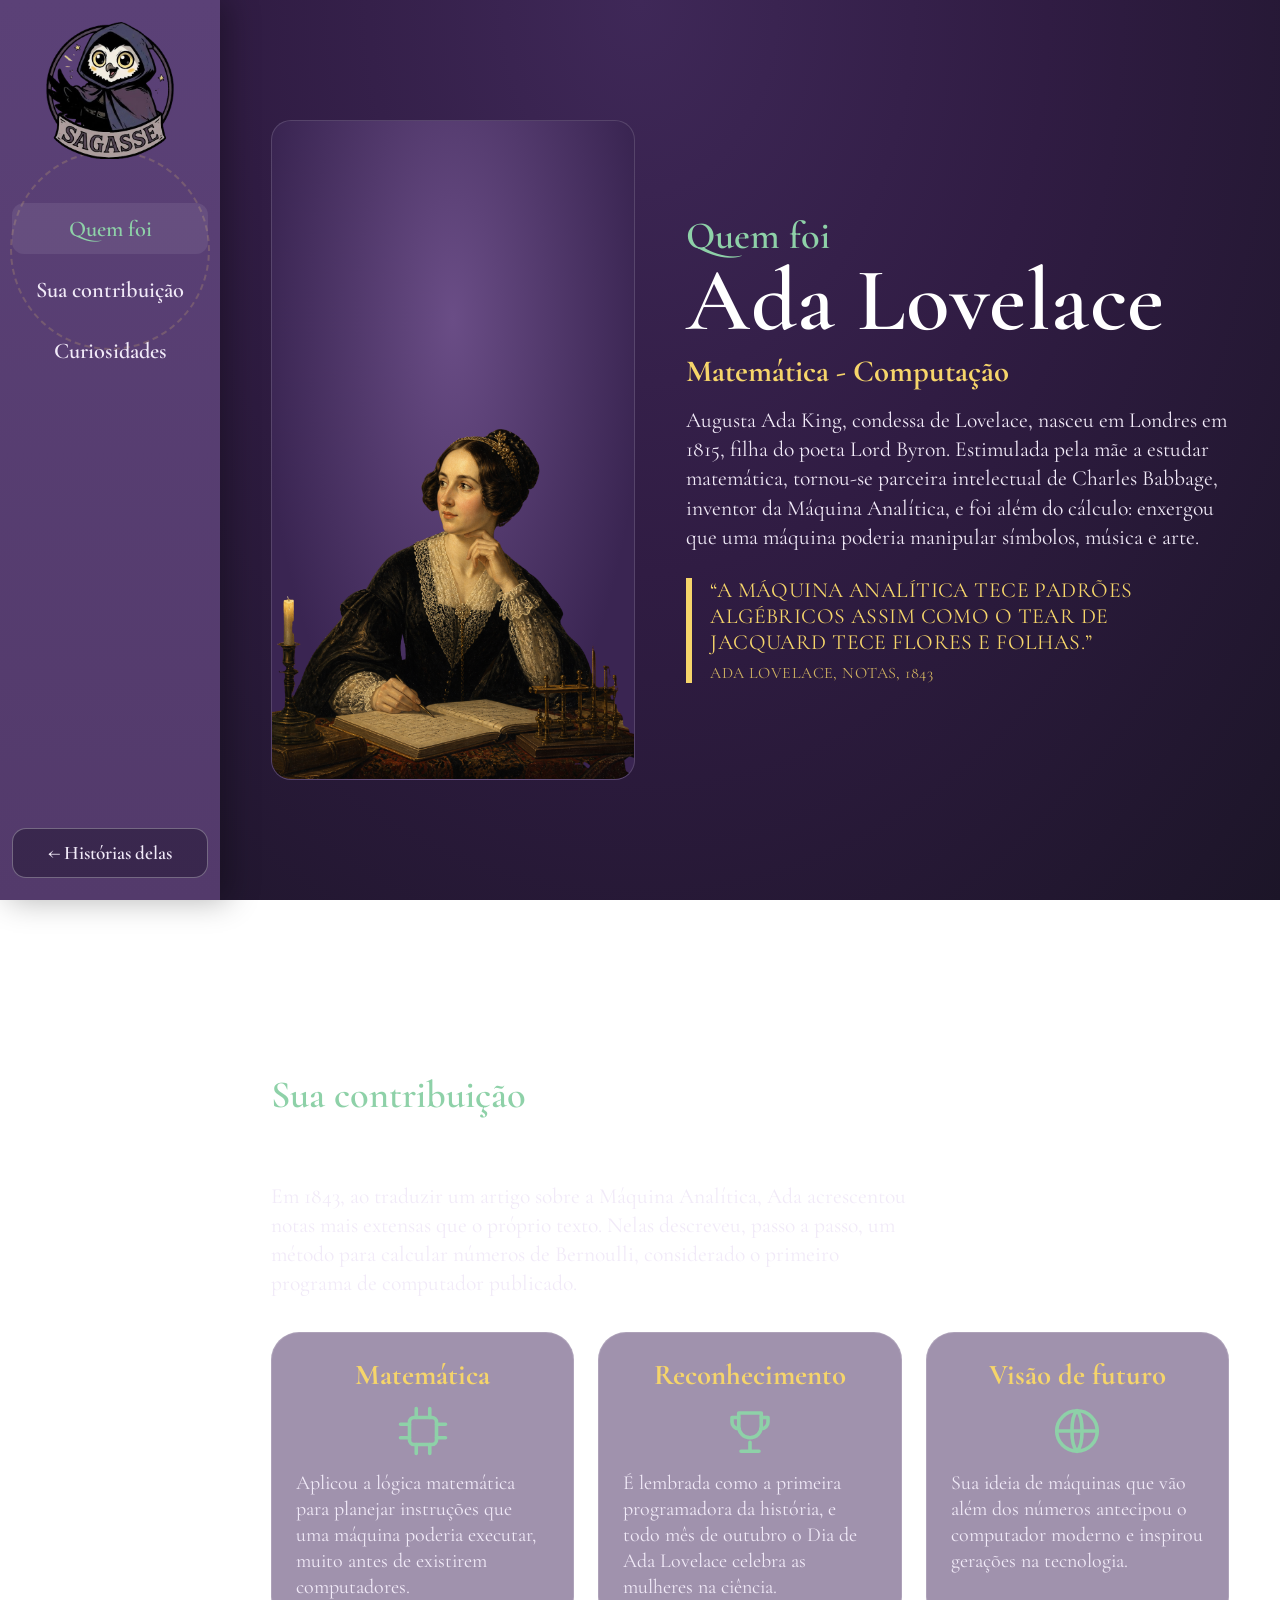
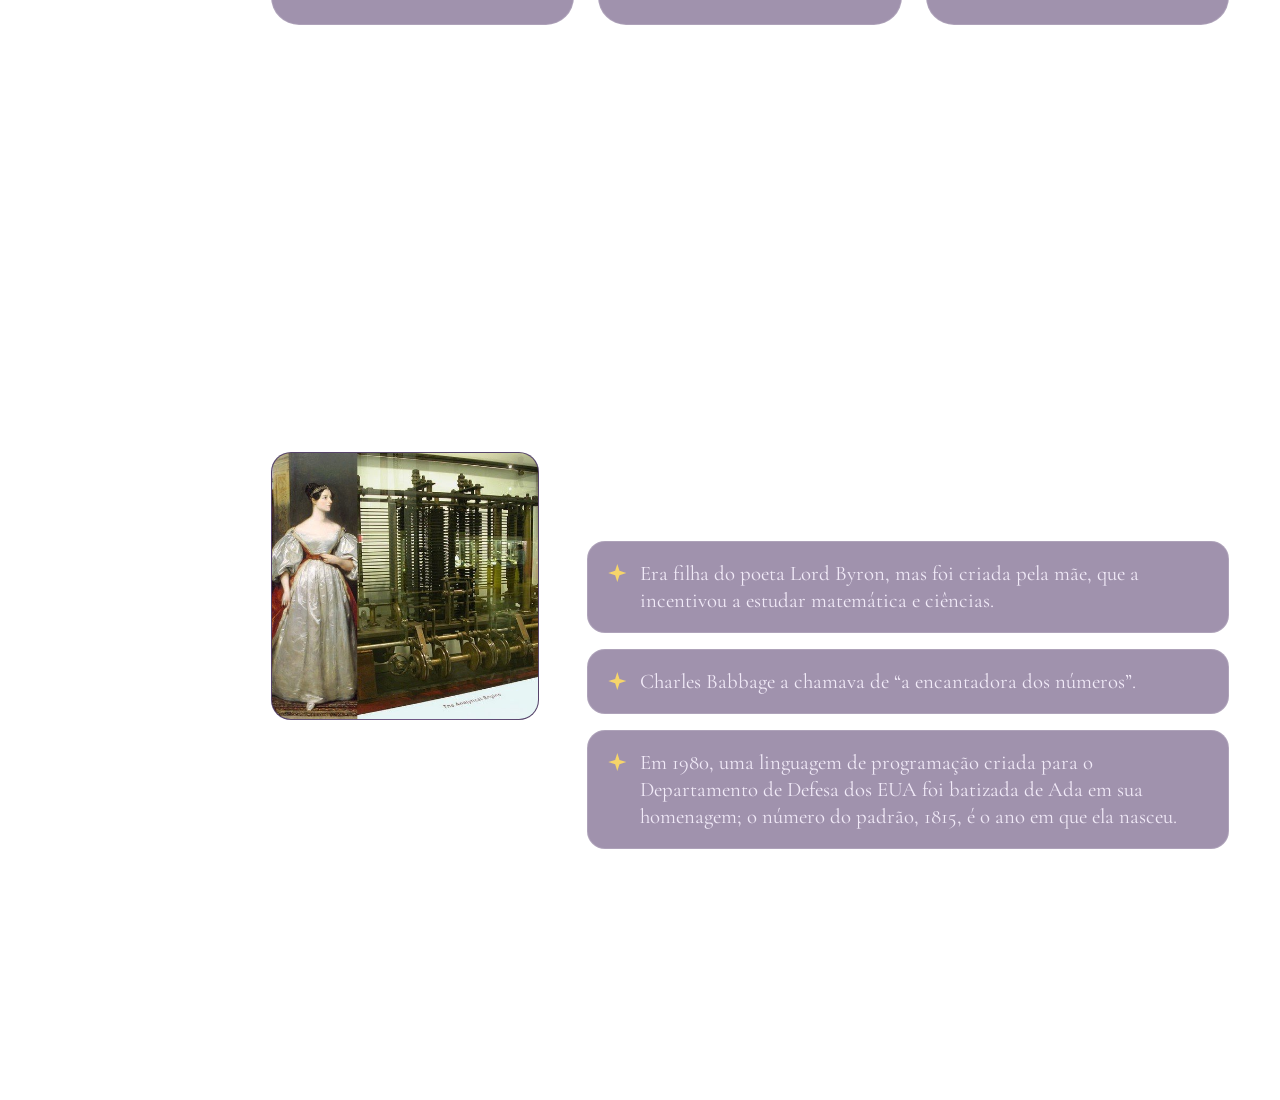
==== pagesDelas/Adapage.html @ 7c216d56 "adição do projeto no git" ====
<!DOCTYPE html>
<html lang="pt-BR">
<head>
  <meta charset="UTF-8">
  <meta name="viewport" content="width=device-width, initial-scale=1">
  <title>Ada Lovelace – Sagasse</title>
   <link rel="icon" type="image/png" href="/imgs/iconssagassemini.png">
  <link rel="preconnect" href="https://fonts.googleapis.com">
  <link rel="preconnect" href="https://fonts.gstatic.com" crossorigin>
  <link href="https://fonts.googleapis.com/css2?family=Cormorant+Garamond:wght@500;600;700&family=Rubik:wght@400;500;600&display=swap" rel="stylesheet">
  <link rel="stylesheet" href="/css/style.css">
</head>
<body class="pg-dedicada">

  <!-- BARRA LATERAL FIXA — estilos em style.css › [3] BARRA LATERAL FIXA -->
  <aside class="lateral">
    <a class="anim logo-lat" href="/index.html" aria-label="Voltar à página inicial"><img src="/imgs/iconssagasselogo.png" alt="Sagasse"></a>
    <nav aria-label="Seções desta página">
      <a class="anim" href="#quem-foi">Quem foi</a>
      <a class="anim" href="#contribuicao">Sua contribuição</a>
      <a class="anim" href="#curiosidades">Curiosidades</a>
    </nav>
    <a class="anim voltar" href="/pagesHome/historias.html">← Histórias delas</a>
  </aside>

  <main>
    <!-- SEÇÃO 1: QUEM FOI — style.css › [4] -->
    <section class="sec quem" id="quem-foi">
      <figure class="retrato"><img src="/imgs/Adahomepage.png" alt="Retrato de Ada Lovelace escrevendo à luz de vela"></figure>
      <div>
        <p class="rotulo">Quem foi</p>
        <h1 class="titulao">Ada Lovelace</h1>
        <p class="areas">Matemática - Computação</p>
        <p class="texto">Augusta Ada King, condessa de Lovelace, nasceu em Londres em 1815, filha do poeta Lord Byron. Estimulada pela mãe a estudar matemática, tornou-se parceira intelectual de Charles Babbage, inventor da Máquina Analítica, e foi além do cálculo: enxergou que uma máquina poderia manipular símbolos, música e arte.</p>
        <blockquote class="citacao">“A Máquina Analítica tece padrões algébricos assim como o tear de Jacquard tece flores e folhas.”<cite>Ada Lovelace, Notas, 1843</cite></blockquote>
      </div>
    </section>

    <!-- SEÇÃO 2: SUA CONTRIBUIÇÃO (para incluir uma imagem, como a máquina do mockup, adicione um <img> aqui) -->
    <section class="sec" id="contribuicao">
      <p class="rotulo">Sua contribuição</p>
      <h2 class="titulao tit-md">O Primeiro Algoritmo</h2>
      <p class="texto">Em 1843, ao traduzir um artigo sobre a Máquina Analítica, Ada acrescentou notas mais extensas que o próprio texto. Nelas descreveu, passo a passo, um método para calcular números de Bernoulli, considerado o primeiro programa de computador publicado.</p>
      <div class="cards3">
        <article class="cartao">
          <h3>Matemática</h3>
          <svg viewBox="0 0 24 24" aria-hidden="true"><rect x="6" y="6" width="12" height="12" rx="2"/><path d="M9 2v4M15 2v4M9 18v4M15 18v4M2 9h4M2 15h4M18 9h4M18 15h4"/></svg>
          <p>Aplicou a lógica matemática para planejar instruções que uma máquina poderia executar, muito antes de existirem computadores.</p>
        </article>
        <article class="cartao">
          <h3>Reconhecimento</h3>
          <svg viewBox="0 0 24 24" aria-hidden="true"><path d="M8 21h8M12 17v4M7 4h10v6a5 5 0 0 1-10 0z"/><path d="M7 6H4v2a3 3 0 0 0 3 3M17 6h3v2a3 3 0 0 1-3 3"/></svg>
          <p>É lembrada como a primeira programadora da história, e todo mês de outubro o Dia de Ada Lovelace celebra as mulheres na ciência.</p>
        </article>
        <article class="cartao">
          <h3>Visão de futuro</h3>
          <svg viewBox="0 0 24 24" aria-hidden="true"><circle cx="12" cy="12" r="9"/><path d="M3 12h18M12 3c3 3 3 15 0 18M12 3c-3 3-3 15 0 18"/></svg>
          <p>Sua ideia de máquinas que vão além dos números antecipou o computador moderno e inspirou gerações na tecnologia.</p>
        </article>
      </div>
    </section>

    <!-- SEÇÃO 3: CURIOSIDADES -->
    <section class="sec curio" id="curiosidades">
      <figure class="retrato"><img src="/imgs/Adacuriosidade.jpeg" alt="Retrato de Ada Lovelace escrevendo à luz de vela"></figure>
      <div>
        <h2 class="titulao tit-md">Curiosidades</h2>
        <ul>
        <li>Era filha do poeta Lord Byron, mas foi criada pela mãe, que a incentivou a estudar matemática e ciências.</li>
        <li>Charles Babbage a chamava de “a encantadora dos números”.</li>
        <li>Em 1980, uma linguagem de programação criada para o Departamento de Defesa dos EUA foi batizada de Ada em sua homenagem; o número do padrão, 1815, é o ano em que ela nasceu.</li>
        </ul>
      </div>
    </section>
  </main>

  <!-- BOTÃO VOLTAR AO TOPO (aparece ao rolar; lógica em script.js) -->
  <button class="anim topo-btn" type="button" aria-label="Voltar ao topo"><svg viewBox="0 0 24 24" aria-hidden="true"><path d="M12 19V5M5 12l7-7 7 7"/></svg></button>

  <script src="/js/script.js"></script>
</body>
</html>
---- css/style.css ----
:root{
  --bg:#301c43; --bg-deep:#1c1528; --mint:#8ed1a8; --ink:#2a1a3d;
  --menu:#533a6b; --gold:#f6d56a; --sb-w:min(300px,82vw); --btn:52px;
  --ease:cubic-bezier(.22,1,.36,1);
}
*,*::before,*::after{box-sizing:border-box;margin:0;padding:0}
html{scroll-behavior:smooth}
body{
  min-height:100svh; font-family:'Rubik',system-ui,sans-serif; color:#fff;
  background:radial-gradient(ellipse at 50% 0%,#3f2858 0%,var(--bg) 45%,var(--bg-deep) 100%) fixed;
  overflow-x:hidden;
}
body.menu-open{overflow:hidden}
a{color:inherit;text-decoration:none}
img{display:block;max-width:100%}
:focus-visible{outline:3px solid var(--gold);outline-offset:3px}

/* ---------- Animação dos botões: cresce no hover, "puxa e contrai" no clique ---------- */
.anim{--hover:1.1;--rest:1;transform:scale(var(--rest));transition:transform .3s var(--ease),filter .3s,background .3s;cursor:pointer}
.anim:hover,.anim:focus-visible{--rest:var(--hover)}
.anim.is-pulled{animation:puxar .5s cubic-bezier(.65,0,.35,1)}
@keyframes puxar{
  0%,100%{transform:scale(var(--rest))}
  30%{transform:scale(calc(var(--rest)*1.2),calc(var(--rest)*.84))}
  62%{transform:scale(calc(var(--rest)*.88),calc(var(--rest)*1.1))}
  82%{transform:scale(calc(var(--rest)*1.04),calc(var(--rest)*.97))}
}

/* ---------- Botões redondos ---------- */
.icon-btn{
  position:fixed;top:22px;z-index:60;width:var(--btn);height:var(--btn);border-radius:50%;
  background:var(--mint);border:3px solid var(--ink);color:var(--ink);
  display:grid;place-items:center;
}
.icon-btn:hover{background:#a6e0bb}
.icon-btn svg{width:26px;height:26px;fill:var(--ink);stroke:var(--ink);stroke-width:1.5;stroke-linecap:round;stroke-linejoin:round}
.bell{right:24px}
.bell:hover svg{animation:sino .6s ease}
@keyframes sino{25%{transform:rotate(16deg)}50%{transform:rotate(-14deg)}75%{transform:rotate(8deg)}}

.menu-toggle{left:24px;transition:left .55s var(--ease),transform .3s var(--ease),background .3s}
.menu-open .menu-toggle{left:calc(var(--sb-w) - var(--btn) - 22px)}
.bars{display:flex;flex-direction:column;gap:4px;width:22px}
.bars i{display:block;height:3px;border-radius:2px;background:var(--ink);transition:transform .4s var(--ease),opacity .25s}
.menu-open .bars i:nth-child(1){transform:translateY(7px) rotate(45deg)}
.menu-open .bars i:nth-child(2){opacity:0;transform:scaleX(0)}
.menu-open .bars i:nth-child(3){transform:translateY(-7px) rotate(-45deg)}

/* ---------- Barra lateral ---------- */
.overlay{position:fixed;inset:0;z-index:40;background:rgba(14,8,24,.6);backdrop-filter:blur(2px);opacity:0;pointer-events:none;transition:opacity .45s}
.menu-open .overlay{opacity:1;pointer-events:auto}
.sidebar{
  position:fixed;top:0;bottom:0;left:0;z-index:50;width:var(--sb-w);
  display:flex;flex-direction:column;padding:110px 14px 22px;
  background:linear-gradient(180deg,#5b4177,var(--menu));border-radius:0 26px 26px 0;
  box-shadow:12px 0 40px rgba(0,0,0,.4);
  transform:translateX(-104%);visibility:hidden;
  transition:transform .55s var(--ease),visibility 0s .55s;
}
.menu-open .sidebar{transform:none;visibility:visible;transition:transform .55s var(--ease),visibility 0s}
.sidebar ul{list-style:none;display:grid;gap:14px}
.sidebar li{opacity:0;transform:translateX(-22px);transition:opacity .3s,transform .5s var(--ease)}
.menu-open .sidebar li{opacity:1;transform:none;transition-delay:calc(.12s + var(--i)*.07s)}
.menu-link{--hover:1.06;display:flex;align-items:center;gap:14px;padding:4px;font-size:1.15rem;transform-origin:left center}
.ico{flex:none;width:48px;height:48px;border-radius:50%;background:var(--mint);border:3px solid var(--ink);display:grid;place-items:center}
.ico svg{width:24px;height:24px;fill:none;stroke:var(--ink);stroke-width:2;stroke-linecap:round;stroke-linejoin:round}
.config-link{
  --hover:1.04;margin-top:auto;display:flex;align-items:center;gap:12px;padding:14px 16px;
  border:1.5px solid rgba(255,255,255,.3);border-radius:16px;background:rgba(28,18,44,.45);font-size:1.1rem;
}
.config-link svg{width:24px;height:24px;fill:none;stroke:#fff;stroke-width:1.8;stroke-linecap:round;stroke-linejoin:round}

.config-link:hover svg,
.config-link:focus-visible svg{ animation: girar .8s var(--ease); }
@keyframes girar{ to{ transform: rotate(360deg); } }

/* ---------- Topo ---------- */
.topo{display:flex;justify-content:center;padding:18px 0 6px}
.logo{--hover:1.06;display:block;height:clamp(110px,16vw,150px)}
.logo img{height:100%;width:auto}

/* ---------- Hero ---------- */
.hero{position:relative;text-align:center;padding:26px clamp(14px,10vw,150px) 0}
h1{
  max-width:1020px;margin:0 auto;padding:clamp(14px,2.4vw,28px) clamp(16px,3vw,40px);
  background:var(--mint);color:var(--ink);border:3px solid #1d1230;border-radius:24px;
  font-family:'Barlow Condensed','Rubik',sans-serif;font-weight:700;text-transform:uppercase;
  font-size:clamp(2rem,6.4vw,4.6rem);line-height:1.04;letter-spacing:.005em;
  text-wrap:balance;box-shadow:0 10px 30px rgba(0,0,0,.25);
}
.sub{margin-top:18px;font-size:clamp(1rem,2vw,1.3rem);color:#f1eaf8}
.circuito{position:absolute;top:50%;width:clamp(70px,9.5vw,130px);height:auto;aspect-ratio:130/140;margin-top:-52px;color:var(--mint)}
.circuito.esq{left:0}
.circuito.dir{right:0;transform:scaleX(-1)}
.spark{
  position:absolute;width:var(--s);height:var(--s);background:var(--gold);
  clip-path:polygon(50% 0,62% 38%,100% 50%,62% 62%,50% 100%,38% 62%,0 50%,38% 38%);
}

/* ---------- Animação inicial: circuitos se desenham e os brilhos pulsam ---------- */
#circuito path{animation:tracar 1.6s .3s var(--ease) backwards}
@keyframes tracar{from{stroke-dasharray:300;stroke-dashoffset:300}to{stroke-dasharray:300;stroke-dashoffset:0}}
.spark{animation:brilho 2.8s ease-in-out infinite;animation-delay:var(--d,0s)}
@keyframes brilho{0%,100%{transform:scale(.55) rotate(0);opacity:.55}50%{transform:scale(1.1) rotate(45deg);opacity:1}}
@media (prefers-reduced-motion:reduce){#circuito path,.spark{animation:none}}

/* ---------- Pioneiras ---------- */
.pioneiras{
  max-width:1120px;margin:clamp(24px,5vw,56px) auto 0;padding:0 clamp(12px,3vw,32px) 48px;
  display:grid;grid-template-columns:repeat(3,1fr);gap:clamp(8px,2.5vw,32px);
}
.card{--hover:1.07;position:relative;display:flex;flex-direction:column;align-items:center;gap:14px;border-radius:24px;padding:8px}
.card::before{
  content:"";position:absolute;inset:0;border-radius:24px;z-index:-1;opacity:0;transition:opacity .35s;
  background:radial-gradient(ellipse at 50% 55%,rgba(142,209,168,.28),transparent 70%);
}
.card:hover::before,.card:focus-visible::before{opacity:1}
.foto{height:clamp(150px,30vw,380px);width:100%;display:flex;align-items:flex-end;justify-content:center}
.foto img{max-height:100%;width:auto;object-fit:contain}
.nome{font-size:clamp(.95rem,2.6vw,1.9rem);font-weight:600;text-align:center}

.card{transition: transform .3s var(--ease); }
.card:hover, .card:focus-visible{ transform: scale(1.07); }

@media (max-width:700px){
  .circuito,.spark{display:none}
  .topo{padding-top:14px}
  .icon-btn{top:16px;--btn:46px}
}
@media (prefers-reduced-motion:reduce){
  *,*::before,*::after{animation-duration:.01ms!important;transition-duration:.01ms!important;transition-delay:0s!important}
}


/* =====================================================================
   PÁGINAS INTERNAS — HISTÓRIAS DELAS + PÁGINAS DEDICADAS
   ÍNDICE (use Ctrl+F no código abaixo):
     [1] VARIÁVEIS DAS PÁGINAS INTERNAS  ← cores/fonte/largura da barra
     [2] PÁGINA "HISTÓRIAS DELAS"  (busca, filtros, cards)
     [3] BARRA LATERAL FIXA  (páginas dedicadas)
     [4] SEÇÕES: Quem foi · Sua contribuição · Curiosidades
     [5] BOTÃO VOLTAR AO TOPO
     [6] RESPONSIVO
   As cores vêm das mesmas variáveis da home (--bg, --mint, --gold, --menu...).
   ===================================================================== */

/* ---------- [1] VARIÁVEIS DAS PÁGINAS INTERNAS ---------- */
:root{
  --serif:'Cormorant Garamond',Georgia,serif;  /* fonte dos textos internos */
  --side-w:220px;                              /* largura da barra fixa */
  --panel:rgba(83,58,107,.55);                 /* fundo dos cartões (derivado de --menu) */
  --panel-line:rgba(255,255,255,.14);          /* borda dos cartões */
  --texto:#f1eaf8;                             /* cor do texto corrido */
}
[hidden]{display:none!important}

/* ---------- [2] PÁGINA "HISTÓRIAS DELAS" ---------- */
.pg-historias{font-family:var(--serif)}
.pg-historias .sidebar{font-family:'Rubik',system-ui,sans-serif}   /* menu lateral mantém a fonte da home */
.hist{max-width:1100px;margin:0 auto;padding:10px 20px 64px;text-align:center}
.pg-historias h1,.pg-dedicada h1{   /* anula o estilo de banner do h1 da home */
  background:none;border:0;box-shadow:none;border-radius:0;padding:0;max-width:none;margin:0;
  text-transform:none;text-wrap:initial;color:#fff;font-family:var(--serif);font-weight:600;
}
.pg-historias h1{font-size:clamp(2.3rem,6vw,3.8rem);line-height:1.05}
.hist-sub{margin-top:8px;font-size:1.3rem;color:var(--texto)}   /* EDITE o texto no historias.html */

/* Barra de busca */
.busca{position:relative;max-width:560px;margin:24px auto 18px}
.busca svg{position:absolute;left:18px;top:50%;translate:0 -50%;width:22px;height:22px;fill:none;stroke:var(--ink);stroke-width:2.2;stroke-linecap:round}
.busca input{width:100%;padding:14px 20px 14px 52px;border-radius:999px;border:3px solid var(--mint);background:#fff;color:var(--ink);font:500 1.2rem var(--serif)}

/* Botões de filtro */
.filtros{display:flex;flex-wrap:wrap;justify-content:center;gap:12px}
.chip{--hover:1.08;padding:10px 28px;border-radius:999px;border:0;background:var(--panel);color:#fff;font:600 1.2rem var(--serif)}
.chip.ativo{background:var(--mint);color:var(--ink)}

/* Cards das personagens */
.hist-grid{display:grid;grid-template-columns:repeat(auto-fit,minmax(260px,1fr));gap:26px;margin-top:32px;text-align:left}
.hist-card{display:block;padding:18px;border-radius:20px;background:var(--panel);border:1px solid var(--panel-line);transition:transform .3s var(--ease),box-shadow .3s}
.hist-card:hover,.hist-card:focus-visible{transform:translateY(-6px) scale(1.03);box-shadow:0 18px 36px rgba(0,0,0,.35)}
.hist-foto{height:240px;border-radius:14px;overflow:hidden;display:flex;align-items:flex-end;justify-content:center;background:radial-gradient(ellipse at 50% 30%,#6a4d86,#3a2552 75%)}
.hist-foto img{max-height:100%;width:auto}
.hist-card h2{margin-top:14px;font-size:1.9rem;font-weight:600}
.hist-card p{color:var(--gold);font-weight:600;font-size:1.15rem}
.vazio{margin-top:30px;font-size:1.3rem;color:var(--texto)}

/* ---------- [3] BARRA LATERAL FIXA (páginas dedicadas) ---------- */
.pg-dedicada{font-family:var(--serif);font-size:1.25rem;color:var(--texto);padding-left:var(--side-w)}
.lateral{
  position:fixed;inset:0 auto 0 0;width:var(--side-w);z-index:50;overflow:hidden;
  display:flex;flex-direction:column;align-items:center;padding:22px 12px;
  background:linear-gradient(180deg,#5b4177,var(--menu));box-shadow:8px 0 30px rgba(0,0,0,.3);
}
.lateral::before{   /* anel decorativo dourado */
  content:"";position:absolute;left:50%;top:150px;width:200px;height:200px;translate:-50% 0;
  border:2px dashed rgba(246,213,106,.18);border-radius:50%;pointer-events:none;
}
.logo-lat{--hover:1.06;display:block;width:128px;position:relative}   /* logo no topo → leva à home */
.lateral nav{position:relative;display:grid;gap:10px;width:100%;margin-top:44px}
.lateral nav a{--hover:1.06;padding:12px 10px;text-align:center;font-size:1.4rem;font-weight:600;color:var(--texto);border-radius:12px}
.lateral nav a.ativo{color:var(--mint);background:rgba(255,255,255,.08)}   /* seção visível no momento */
.lateral .voltar{   /* botão do rodapé → Histórias delas */
  --hover:1.05;position:relative;margin-top:auto;width:100%;padding:12px;text-align:center;
  font-size:1.2rem;font-weight:600;border:1.5px solid rgba(255,255,255,.3);border-radius:14px;background:rgba(28,18,44,.45);
}

/* ---------- [4] SEÇÕES DAS PÁGINAS DEDICADAS ---------- */
.sec{min-height:100svh;padding:48px clamp(20px,4vw,64px);display:grid;align-content:center;gap:0}
.sec+.sec{border-top:1px solid var(--panel-line)}
.rotulo{font-size:clamp(1.7rem,3vw,2.4rem);font-weight:600;color:var(--mint);line-height:1}   /* "Quem foi", "Sua contribuição" */
.titulao{font-size:clamp(3rem,7vw,5.6rem);line-height:1;font-weight:600}                        /* nome / título grande */
.pg-dedicada .tit-md{font-size:clamp(2.4rem,5vw,4rem);color:#fff;font-weight:600;line-height:1.05}
.areas{margin:8px 0 16px;color:var(--gold);font-weight:700;font-size:clamp(1.3rem,2.4vw,2rem)}
.texto{max-width:64ch;line-height:1.35;font-size:1.35rem}
.retrato{
  height:min(80svh,660px);border-radius:20px;overflow:hidden;border:1px solid var(--panel-line);
  background:radial-gradient(ellipse at 50% 30%,#6a4d86,#3a2552 75%);
}
.retrato img{width:100%;height:100%;object-fit:contain;object-position:bottom}

/* Quem foi */
.quem{grid-template-columns:minmax(240px,38%) 1fr;gap:clamp(20px,4vw,56px);align-items:center}
.citacao{margin-top:26px;padding-left:18px;max-width:52ch;border-left:6px solid var(--gold);color:var(--gold);text-transform:uppercase;letter-spacing:.02em;font-size:1.35rem;line-height:1.2}
.citacao cite{display:block;margin-top:8px;font-size:1rem;font-style:normal;opacity:.8}

/* Sua contribuição */
.cards3{display:grid;grid-template-columns:repeat(auto-fit,minmax(250px,1fr));gap:24px;margin-top:34px}
.cartao{padding:24px;border-radius:28px;background:var(--panel);border:1px solid var(--panel-line);text-align:center;transition:transform .3s var(--ease)}
.cartao:hover{transform:translateY(-6px)}
.cartao h3{color:var(--gold);font-size:1.8rem;font-weight:700}
.cartao svg{width:54px;height:54px;margin:12px auto;display:block;fill:none;stroke:var(--mint);stroke-width:1.6;stroke-linecap:round;stroke-linejoin:round}
.cartao p{text-align:left;font-size:1.25rem;line-height:1.3}

/* Curiosidades */
.curio{grid-template-columns:minmax(200px,28%) 1fr;gap:clamp(20px,4vw,48px);align-items:start}
/* CURIOSIDADES: a caixa acompanha o tamanho da foto, sem espaço sobrando */
.curio .retrato{height:auto;align-self:start}
.curio .retrato img{display:block;width:100%;height:auto;max-height:min(60svh,460px);object-fit:cover;object-position:center top}
.curio ul{list-style:none;display:grid;gap:16px;margin-top:22px}
.curio li{padding:18px 22px 18px 52px;position:relative;border-radius:18px;background:var(--panel);border:1px solid var(--panel-line);font-size:1.3rem;line-height:1.3}
.curio li::before{content:"";position:absolute;left:20px;top:22px;width:18px;height:18px;background:var(--gold);clip-path:polygon(50% 0,62% 38%,100% 50%,62% 62%,50% 100%,38% 62%,0 50%,38% 38%)}

/* ---------- [5] BOTÃO VOLTAR AO TOPO ---------- */
.topo-btn{
  position:fixed;right:24px;bottom:24px;z-index:70;width:54px;height:54px;border-radius:50%;
  background:var(--mint);border:3px solid var(--ink);display:grid;place-items:center;
  opacity:0;visibility:hidden;translate:0 16px;
  transition:opacity .3s,translate .4s var(--ease),transform .3s var(--ease),visibility 0s .3s;
}
.topo-btn.visivel{opacity:1;visibility:visible;translate:0 0;transition-delay:0s}   /* aparece após rolar (ver script.js) */
.topo-btn svg{width:26px;height:26px;fill:none;stroke:var(--ink);stroke-width:3;stroke-linecap:round;stroke-linejoin:round}

/* ---------- [6] RESPONSIVO ---------- */
@media (max-width:860px){
  html{scroll-padding-top:64px}
  .pg-dedicada{padding-left:0;padding-top:64px}
  .lateral{inset:0 0 auto 0;width:100%;height:64px;flex-direction:row;align-items:center;padding:6px 12px;gap:6px;overflow-x:auto}
  .lateral::before{display:none}
  .logo-lat{width:48px;flex:none}
  .lateral nav{display:flex;margin:0 0 0 8px;gap:2px;width:auto}
  .lateral nav a{padding:8px 10px;font-size:1.05rem;white-space:nowrap}
  .lateral .voltar{margin:0 0 0 auto;width:auto;white-space:nowrap;padding:8px 12px;font-size:1rem}
  .sec{min-height:auto;padding-top:36px;padding-bottom:36px}
  .quem,.curio{grid-template-columns:1fr}
  .retrato{height:min(55svh,420px)}
  .curio .retrato img{max-height:min(55svh,420px)}
}


/* =====================================================================
   PÁGINA "CURSOS" (cursos.html)
   ÍNDICE (use Ctrl+F):
     [C1] TOPO: menu, logo, busca e botão de perfil
     [C2] FILTRO (coluna da direita)
     [C3] CARDS DOS CURSOS (foto, nome, link, horas, nível, diploma)
     [C4] RESPONSIVO
   Usa as mesmas variáveis de cor da home (--mint, --gold, --menu, --panel...).
   ===================================================================== */
.sr-only{position:absolute;width:1px;height:1px;overflow:hidden;clip:rect(0 0 0 0);white-space:nowrap}

/* ---------- [C1] TOPO ---------- */
.cursos-topo{display:flex;align-items:center;gap:18px;padding:22px 100px 0;max-width:1400px;margin:0 auto}
.pilula-logo{flex:1;height:var(--btn);display:flex;align-items:center;justify-content:center;border-radius:999px;background:var(--panel);border:1px solid var(--panel-line)}
.logo-mini{--hover:1.1;display:block;height:calc(var(--btn) + 12px);aspect-ratio:1;border-radius:50%;background:#fff}   /* logo → home */
.logo-mini img{width:100%;height:100%;object-fit:cover;border-radius:50%}
.busca-topo{position:relative;flex:1}
.busca-topo svg{position:absolute;left:16px;top:50%;translate:0 -50%;width:22px;height:22px;fill:none;stroke:var(--ink);stroke-width:2.2;stroke-linecap:round}
.busca-topo input{width:100%;height:var(--btn);padding:0 20px 0 48px;border-radius:999px;border:3px solid var(--mint);background:#fff;color:var(--ink);font:500 1.05rem 'Rubik',sans-serif}

/* Botão de perfil (canto superior direito) + caixinha que aparece ao passar o mouse */
.perfil{position:fixed;top:22px;right:24px;z-index:60}
.perfil .icon-btn{position:static}
.perfil-card{
  position:absolute;top:calc(100% + 12px);right:0;width:240px;padding:16px 18px;border-radius:16px;
  background:var(--menu);border:1px solid var(--panel-line);box-shadow:0 14px 34px rgba(0,0,0,.4);
  opacity:0;visibility:hidden;translate:0 -8px;pointer-events:none;
  transition:opacity .25s,translate .35s var(--ease),visibility 0s .25s;
}
.perfil:hover .perfil-card,.perfil:focus-within .perfil-card{opacity:1;visibility:visible;translate:0 0;transition-delay:0s}
.perfil-card strong{display:block;font-size:1.15rem;margin-bottom:8px}
.perfil-card p{display:flex;justify-content:space-between;gap:10px;padding:5px 0;font-size:.95rem;color:var(--texto);border-top:1px solid var(--panel-line)}
.perfil-card span{color:var(--gold);font-weight:600}

/* ---------- [C2] FILTRO (à direita, para não colidir com o menu lateral) ---------- */
.cursos-main{display:grid;grid-template-columns:1fr 280px;gap:28px;max-width:1300px;margin:30px auto 64px;padding:0 24px;align-items:start}
.filtro{position:sticky;top:24px;padding:22px;border-radius:22px;background:var(--panel);border:1px solid var(--panel-line)}
.filtro fieldset{border:0;margin-bottom:20px}
.filtro legend,.filtro .rotulo-f{display:block;margin-bottom:10px;font-size:1.15rem;font-weight:600;color:var(--mint)}
.filtro label{display:flex;align-items:center;gap:10px;padding:6px 0;cursor:pointer}
.filtro input[type=checkbox],.filtro input[type=range]{accent-color:var(--mint)}
.filtro input[type=checkbox]{width:18px;height:18px}
.filtro input[type=range]{width:100%}
.tempo-val{display:block;margin-top:4px;font-size:.95rem;color:var(--gold)}
.limpar{--hover:1.05;width:100%;padding:10px;border-radius:12px;border:1.5px solid rgba(255,255,255,.3);background:rgba(28,18,44,.45);color:#fff;font:500 1rem 'Rubik',sans-serif}

/* ---------- [C3] CARDS DOS CURSOS ---------- */
.cursos-grid{display:grid;grid-template-columns:repeat(auto-fill,minmax(250px,1fr));gap:24px}
.curso{
  position:relative;display:flex;flex-direction:column;gap:12px;padding:16px;min-height:360px;border-radius:22px;
  background:var(--panel);border:1px solid var(--panel-line);transition:transform .3s var(--ease),box-shadow .3s;
}
.curso:hover{transform:translateY(-6px);box-shadow:0 18px 36px rgba(0,0,0,.35)}
.curso-foto{aspect-ratio:16/10;border-radius:14px;display:grid;place-items:center;color:var(--texto);font-size:.95rem;overflow:hidden;
  background:var(--foto-bg,radial-gradient(ellipse at 50% 30%,#6a4d86,#3a2552 75%))}   /* --foto-bg: cor lisa do fundo da imagem (opcional, definida no HTML) */
.curso-foto{position:relative}
.curso-foto img{position:absolute;inset:0;width:100%;height:100%;object-fit:contain;object-position:center}   /* imagem inteira, centralizada, sem cortar */
.curso h2{font-size:1.3rem;font-weight:600}
.curso .area{color:var(--gold);font-weight:500;font-size:.95rem}
.curso-link{--hover:1.06;align-self:flex-start;padding:9px 18px;border-radius:999px;background:var(--mint);color:var(--ink);font-weight:600;border:3px solid var(--ink)}
.curso-rodape{margin-top:auto;display:flex;justify-content:space-between;align-items:center;gap:8px;font-size:.95rem}
.horas{color:var(--texto)}
.nivel{padding:5px 14px;border-radius:999px;border:1.5px solid var(--gold);color:var(--gold);font-weight:600}   /* canto inferior direito */

/* Símbolo de diploma (canto superior direito) + mensagem ao passar o mouse */
.diploma{position:absolute;top:26px;right:26px;z-index:5;width:40px;height:40px;border-radius:50%;display:grid;place-items:center;background:var(--gold);border:3px solid var(--ink);cursor:help}
.diploma svg{width:22px;height:22px;fill:none;stroke:var(--ink);stroke-width:2;stroke-linecap:round;stroke-linejoin:round}
.diploma .dica{
  position:absolute;top:calc(100% + 8px);right:0;white-space:nowrap;padding:8px 14px;border-radius:10px;
  background:var(--ink);color:#fff;font-size:.9rem;font-weight:500;border:1px solid var(--panel-line);
  opacity:0;visibility:hidden;translate:0 -6px;pointer-events:none;transition:opacity .2s,translate .3s var(--ease),visibility 0s .2s;
}
.diploma:hover .dica,.diploma:focus-visible .dica{opacity:1;visibility:visible;translate:0 0;transition-delay:0s}
.vazio-cursos{margin-top:30px;font-size:1.15rem;color:var(--texto)}

/* ---------- [C4] RESPONSIVO ---------- */
@media (max-width:900px){
  .cursos-main{grid-template-columns:1fr}
  .filtro{position:static;order:-1}   /* filtro vai para cima do grid no celular */
}
@media (max-width:700px){
  .cursos-topo{padding:16px 70px 0 70px;gap:10px}
  .pilula-logo{flex:0 0 74px}
}


/* =====================================================================
   PÁGINA "CHAT" (chat.html) — ÁREA DE EDIÇÃO DEDICADA
   Três telas na mesma página: LISTA → CHAT PRIVADO ou CHAT EM GRUPO.
   ÍNDICE (use Ctrl+F):
     [CH1] COMPONENTES COMUNS (ícones, avatar, mensagens, campo de digitar)
     [CH2] LISTA DE CONVERSAS (grupos separados de privados)
     [CH3] CHAT PRIVADO
     [CH4] CHAT EM GRUPO (vídeo, participantes, resumo + sala de chat à direita)
     [CH5] RESPONSIVO
   Usa as mesmas variáveis de cor da home (--mint, --gold, --menu, --panel...).
   ===================================================================== */

/* ---------- [CH1] COMPONENTES COMUNS ---------- */
.sprite{position:absolute;width:0;height:0}
.ic{width:22px;height:22px;flex:none;fill:none;stroke:currentColor;stroke-width:2;stroke-linecap:round;stroke-linejoin:round}
.ic.rot{transform:rotate(135deg)}   /* ícone de desligar */
.vista{animation:entrar .4s var(--ease)}
@keyframes entrar{from{opacity:0;translate:0 14px}}

.avatar{flex:none;width:50px;height:50px;border-radius:50%;display:grid;place-items:center;background:var(--mint);color:var(--ink);border:3px solid var(--ink)}
.avatar.sm{width:34px;height:34px;border-width:2px}.avatar.sm .ic{width:18px;height:18px}
.avatar.lg{width:68px;height:68px}.avatar.lg .ic{width:32px;height:32px}

.btn-circ{--hover:1.1;flex:none;width:44px;height:44px;border-radius:50%;display:grid;place-items:center;border:1px solid var(--panel-line);background:rgba(28,18,44,.45);color:#fff;cursor:pointer}
.btn-circ.off{opacity:.45}                      /* botão "desligado" (mic, câmera...) */
.btn-circ.gold{background:var(--gold);color:var(--ink);border:3px solid var(--ink)}   /* desligar chamada */

/* Mensagens (usadas no chat privado e na sala de chat do grupo) */
.msgs{flex:1;min-height:0;overflow-y:auto;display:flex;flex-direction:column;gap:12px;padding:14px}
.linha{display:flex;align-items:flex-end;gap:10px}
.linha.minha{flex-direction:row-reverse}
.bolha{max-width:min(75%,420px);padding:10px 14px 6px;border-radius:18px 18px 18px 6px;background:rgba(83,58,107,.9);line-height:1.35;overflow-wrap:anywhere}   /* mensagem recebida */
.linha.minha .bolha{background:var(--mint);color:var(--ink);border-radius:18px 18px 6px 18px}                                                /* mensagem enviada */
.bolha b{display:block;font-size:.85rem;color:var(--gold)}
.bolha time{display:block;text-align:right;margin-top:3px;font-size:.72rem;color:var(--gold)}
.linha.minha .bolha time{color:var(--ink);opacity:.7}
.dia{align-self:center;font-size:.8rem;color:var(--texto);opacity:.75}
.digitando{align-self:flex-start;display:flex;gap:5px;padding:12px 16px;border-radius:18px;background:rgba(83,58,107,.9)}
.digitando i{width:7px;height:7px;border-radius:50%;background:#fff;animation:pulo 1s infinite}
.digitando i:nth-child(2){animation-delay:.15s}.digitando i:nth-child(3){animation-delay:.3s}
@keyframes pulo{50%{translate:0 -4px;opacity:.5}}

/* Campo de digitar + botão Enviar */
.compor{display:flex;align-items:center;gap:10px;padding:14px}
.campo{flex:1;position:relative}
.campo input{width:100%;height:48px;padding:0 20px;border-radius:999px;border:3px solid var(--mint);background:#fff;color:var(--ink);font:500 1rem 'Rubik',sans-serif}
.campo.com-mic input{padding-right:52px}
.campo .mic{position:absolute;right:6px;top:50%;translate:0 -50%;width:36px;height:36px;border:0;background:none;color:var(--ink);display:grid;place-items:center}
.enviar{--hover:1.06;height:48px;padding:0 26px;border-radius:999px;border:3px solid var(--ink);background:var(--mint);color:var(--ink);font:600 1.05rem 'Rubik',sans-serif}

/* ---------- [CH2] LISTA DE CONVERSAS ---------- */
.lista-wrap{max-width:760px;margin:0 auto;padding:22px 20px 56px}
.lista-topo{margin-bottom:26px}
.bloco{margin-bottom:22px;padding:18px;border-radius:26px;background:rgba(255,255,255,.04);border:1px solid var(--panel-line)}
.bloco h2{margin:0 0 14px 6px;font-size:1.4rem;font-weight:600;color:var(--mint)}   /* "Grupos" / "Chats privados" */
.conv{display:flex;align-items:center;gap:14px;width:100%;padding:14px 18px;border-radius:20px;background:var(--panel);border:1px solid var(--panel-line);color:inherit;font:inherit;text-align:left;cursor:pointer;transition:transform .3s var(--ease),box-shadow .3s}
.conv+.conv{margin-top:12px}
.conv:hover,.conv:focus-visible{transform:translateY(-3px) scale(1.01);box-shadow:0 14px 30px rgba(0,0,0,.3)}
.conv-txt{flex:1;min-width:0}
.conv-txt strong{display:block;font-size:1.1rem;font-weight:600}
.previa{display:block;white-space:nowrap;overflow:hidden;text-overflow:ellipsis;font-size:.95rem;color:var(--texto);opacity:.85}
.conv-meta{display:grid;justify-items:end;gap:6px;min-height:42px;font-size:.8rem;color:var(--gold)}
.badge{min-width:22px;height:22px;padding:0 6px;border-radius:999px;display:grid;place-items:center;background:var(--gold);color:var(--ink);font-size:.8rem;font-weight:600}

/* ---------- [CH3] CHAT PRIVADO ---------- */
.priv{max-width:820px;margin:0 auto;height:100svh;padding:22px 20px 20px}
.priv-painel{height:100%;display:flex;flex-direction:column;border-radius:26px;background:var(--panel);border:1px solid var(--panel-line);overflow:hidden}
.priv-topo{display:flex;align-items:center;gap:12px;padding:14px 16px;background:rgba(28,18,44,.35);border-bottom:1px solid var(--panel-line)}
.priv-topo .info{flex:1;min-width:0}
.priv-topo strong{display:block;font-size:1.15rem}
.priv-topo small{color:var(--texto);opacity:.8}

/* ---------- [CH4] CHAT EM GRUPO ---------- */
.grupo{display:grid;grid-template-columns:minmax(0,1fr) 340px;gap:24px;max-width:1400px;margin:0 auto;padding:22px 24px 40px;align-items:start}
.grupo-topo{min-height:52px;padding-left:76px}   /* espaço do botão do menu */
.ola{font-size:2rem;line-height:1.1;color:var(--texto)}
.ola b{color:#fff;font-weight:600}
.grupo-sub{color:var(--gold);font-size:1.1rem}

.video{position:relative;margin-top:22px;height:clamp(280px,46svh,430px);display:grid;place-items:center;border-radius:24px;background:var(--panel);border:1px solid var(--panel-line);transition:height .5s var(--ease)}
.video.grande{height:min(72svh,640px)}
.video .cam{width:96px;height:96px;stroke-width:1.2;opacity:.25}
.live{position:absolute;top:16px;left:16px;display:flex;align-items:center;gap:10px;padding:8px 16px;border:0;border-radius:999px;background:rgba(28,18,44,.55);color:#fff;font:500 1rem 'Rubik',sans-serif;cursor:pointer}
.live i{width:18px;height:18px;border-radius:50%;background:#8a7a9c;transition:background .3s,box-shadow .3s}
.live.ativo i{background:var(--mint);box-shadow:0 0 0 4px rgba(142,209,168,.3)}
.recolher{position:absolute;top:16px;right:16px}
.volume{position:absolute;right:16px;top:50%;translate:0 -50%;display:grid;justify-items:center;gap:10px;padding:12px 6px;border-radius:999px;background:rgba(28,18,44,.5)}
.volume input{writing-mode:vertical-lr;direction:rtl;width:24px;height:110px;accent-color:var(--mint)}
.ctrls{position:absolute;bottom:18px;left:50%;translate:-50% 0;display:flex;gap:10px;padding:10px 14px;border-radius:999px;background:rgba(28,18,44,.55)}

.tiles{display:grid;grid-template-columns:repeat(auto-fit,minmax(140px,1fr));gap:16px;margin-top:20px}
.tile{display:grid;justify-items:center;gap:10px;padding:18px 10px;border-radius:20px;background:var(--panel);border:1px solid var(--panel-line)}
.tile p{display:flex;align-items:center;gap:8px;font-size:.9rem}
.tile .mudo{width:26px;height:26px;padding:5px;border-radius:50%;background:rgba(28,18,44,.6)}

.resumo-tit{margin:28px 0 12px;font-size:1.4rem;font-weight:600;color:var(--mint)}   /* "Resumo das reuniões" */
.reuniao{display:flex;flex-wrap:wrap;align-items:center;gap:12px 24px;margin-bottom:12px;padding:12px 16px;border-radius:18px;background:var(--panel);border:1px solid var(--panel-line)}
.reuniao .info{flex:1 1 200px}
.reuniao strong{display:block;font-weight:500}
.reuniao small{display:flex;align-items:center;gap:6px;color:var(--texto)}
.reuniao small .ic{width:16px;height:16px}
.progresso{display:flex;align-items:center;gap:12px;font-size:.9rem}
.barra{width:140px;height:12px;border-radius:999px;background:rgba(28,18,44,.6);overflow:hidden}
.barra i{display:block;height:100%;border-radius:999px;background:var(--mint)}

/* Coluna da direita: SÓ busca + sala de chat (sem upgrade nem sino) */
.grupo-lateral{position:sticky;top:22px;height:calc(100svh - 44px);display:flex;flex-direction:column;gap:12px;padding-top:16px;border-radius:24px;overflow:hidden;background:var(--panel);border:1px solid var(--panel-line)}
.grupo-lateral .busca-topo{flex:none;margin:0 16px}
.grupo-lateral h2{margin:6px 16px 0;font-size:1.2rem;font-weight:600;color:var(--mint)}   /* "Sala de chat" */

/* ---------- [CH5] RESPONSIVO ---------- */
@media (max-width:1100px){
  .grupo{grid-template-columns:1fr}
  .grupo-lateral{position:static;height:520px}
}
@media (max-width:1000px){
  .priv{padding-top:88px}
  .lista-topo{padding-left:76px}
}
@media (max-width:600px){
  .bolha{max-width:85%}
  .progresso{flex:1 1 100%}
  .ctrls{gap:6px;padding:8px 10px}
  .volume{display:none}
}
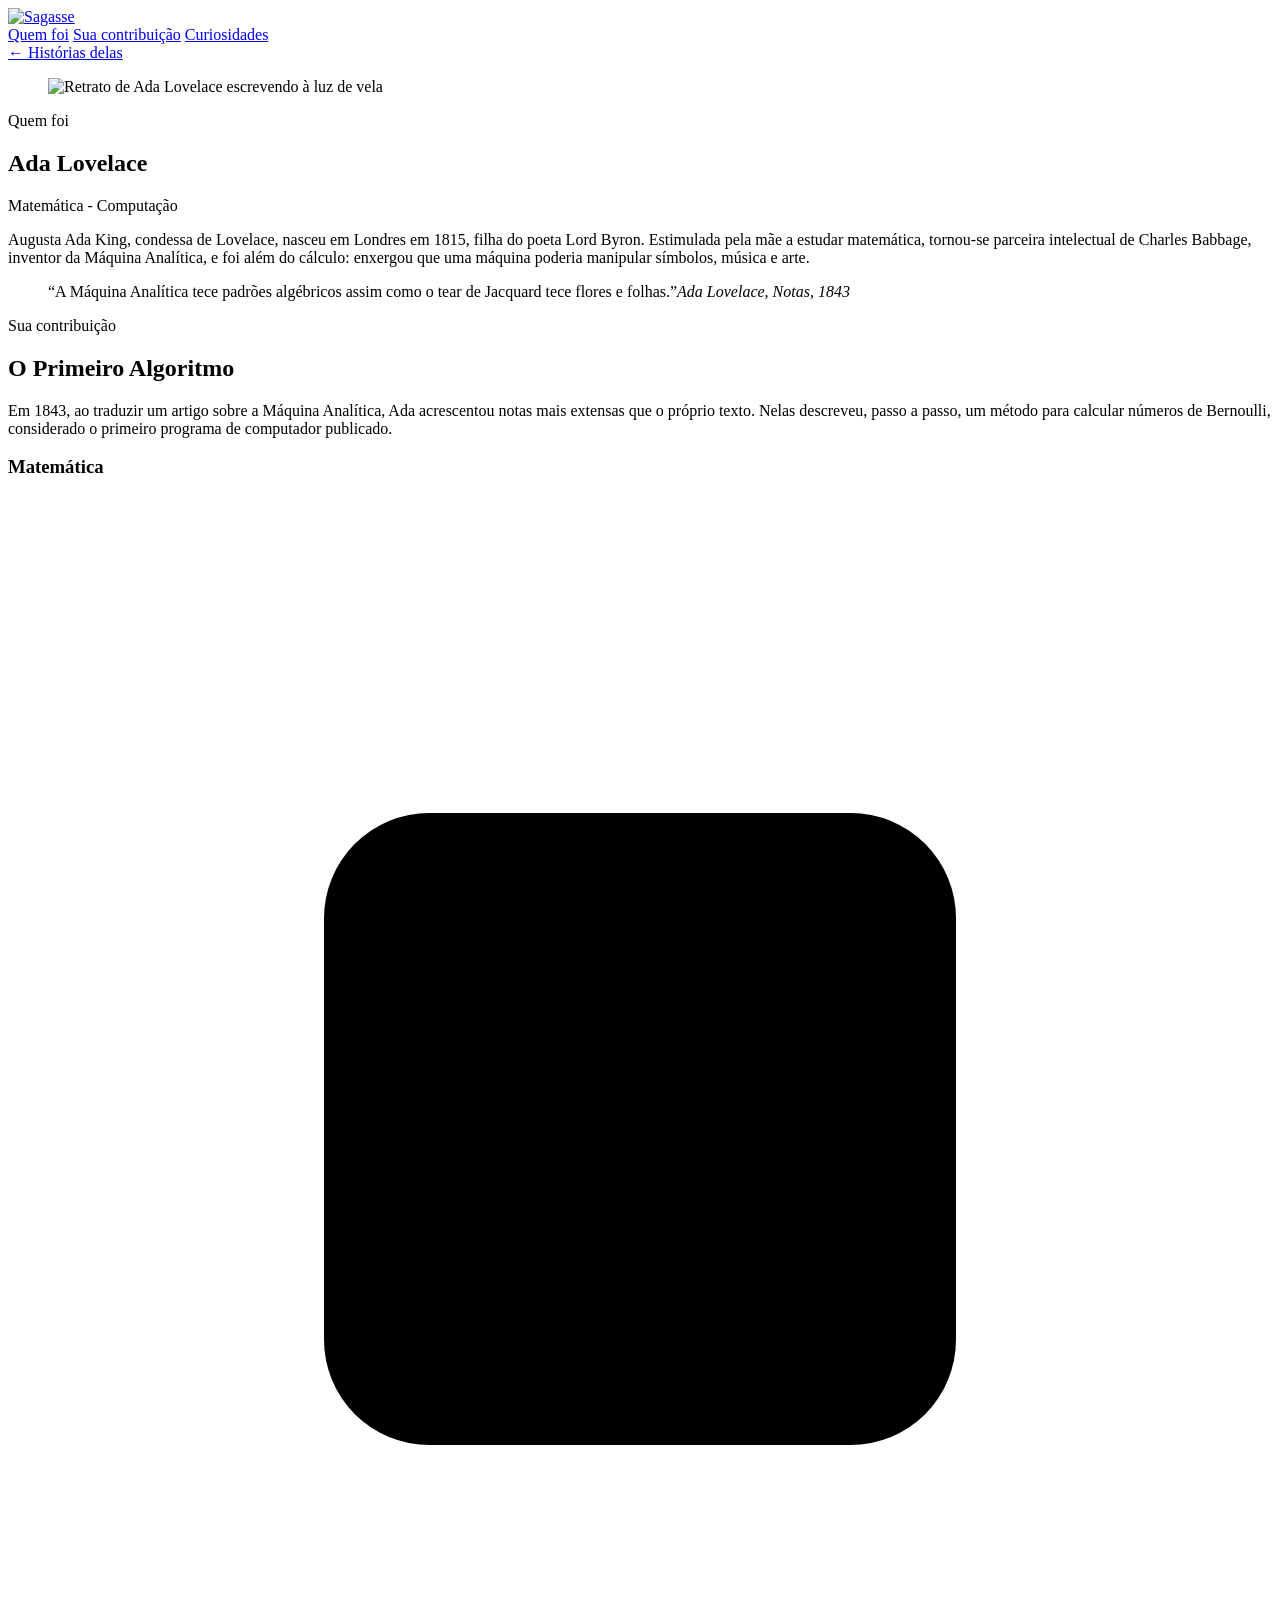
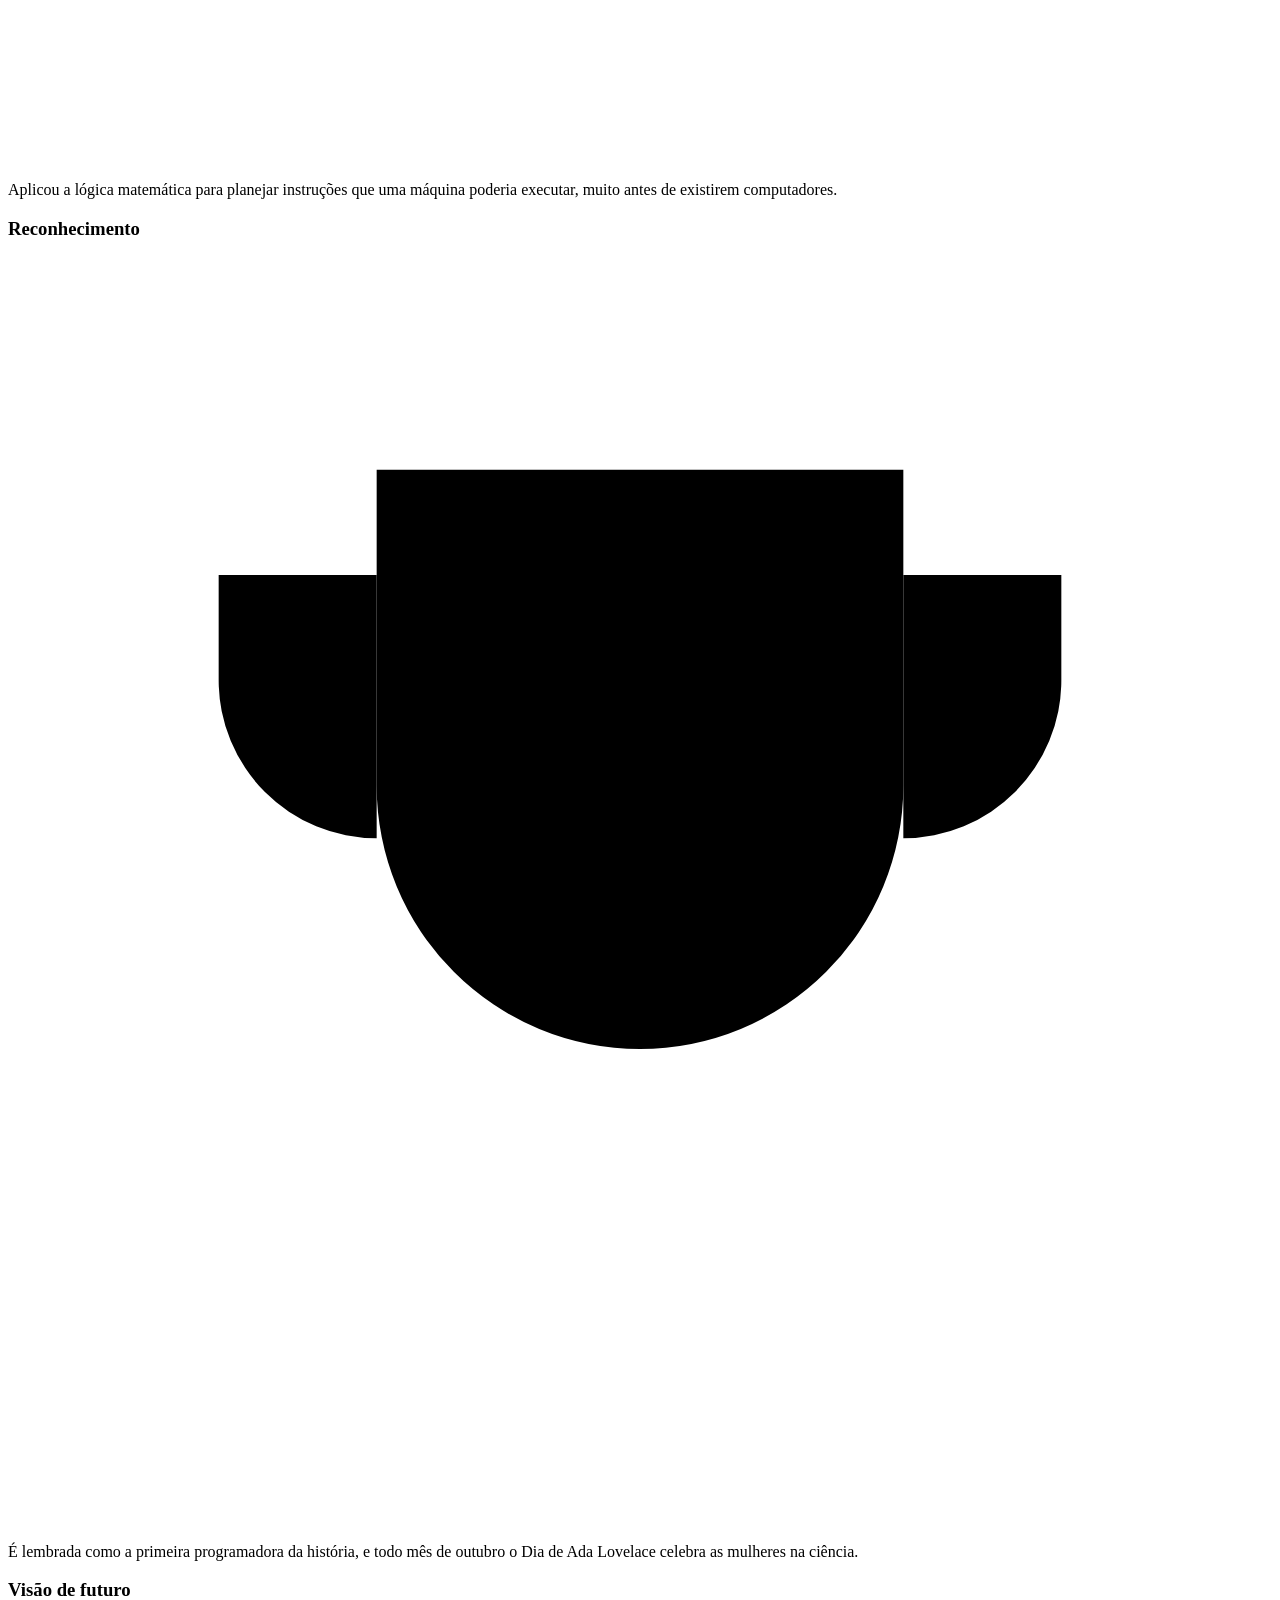
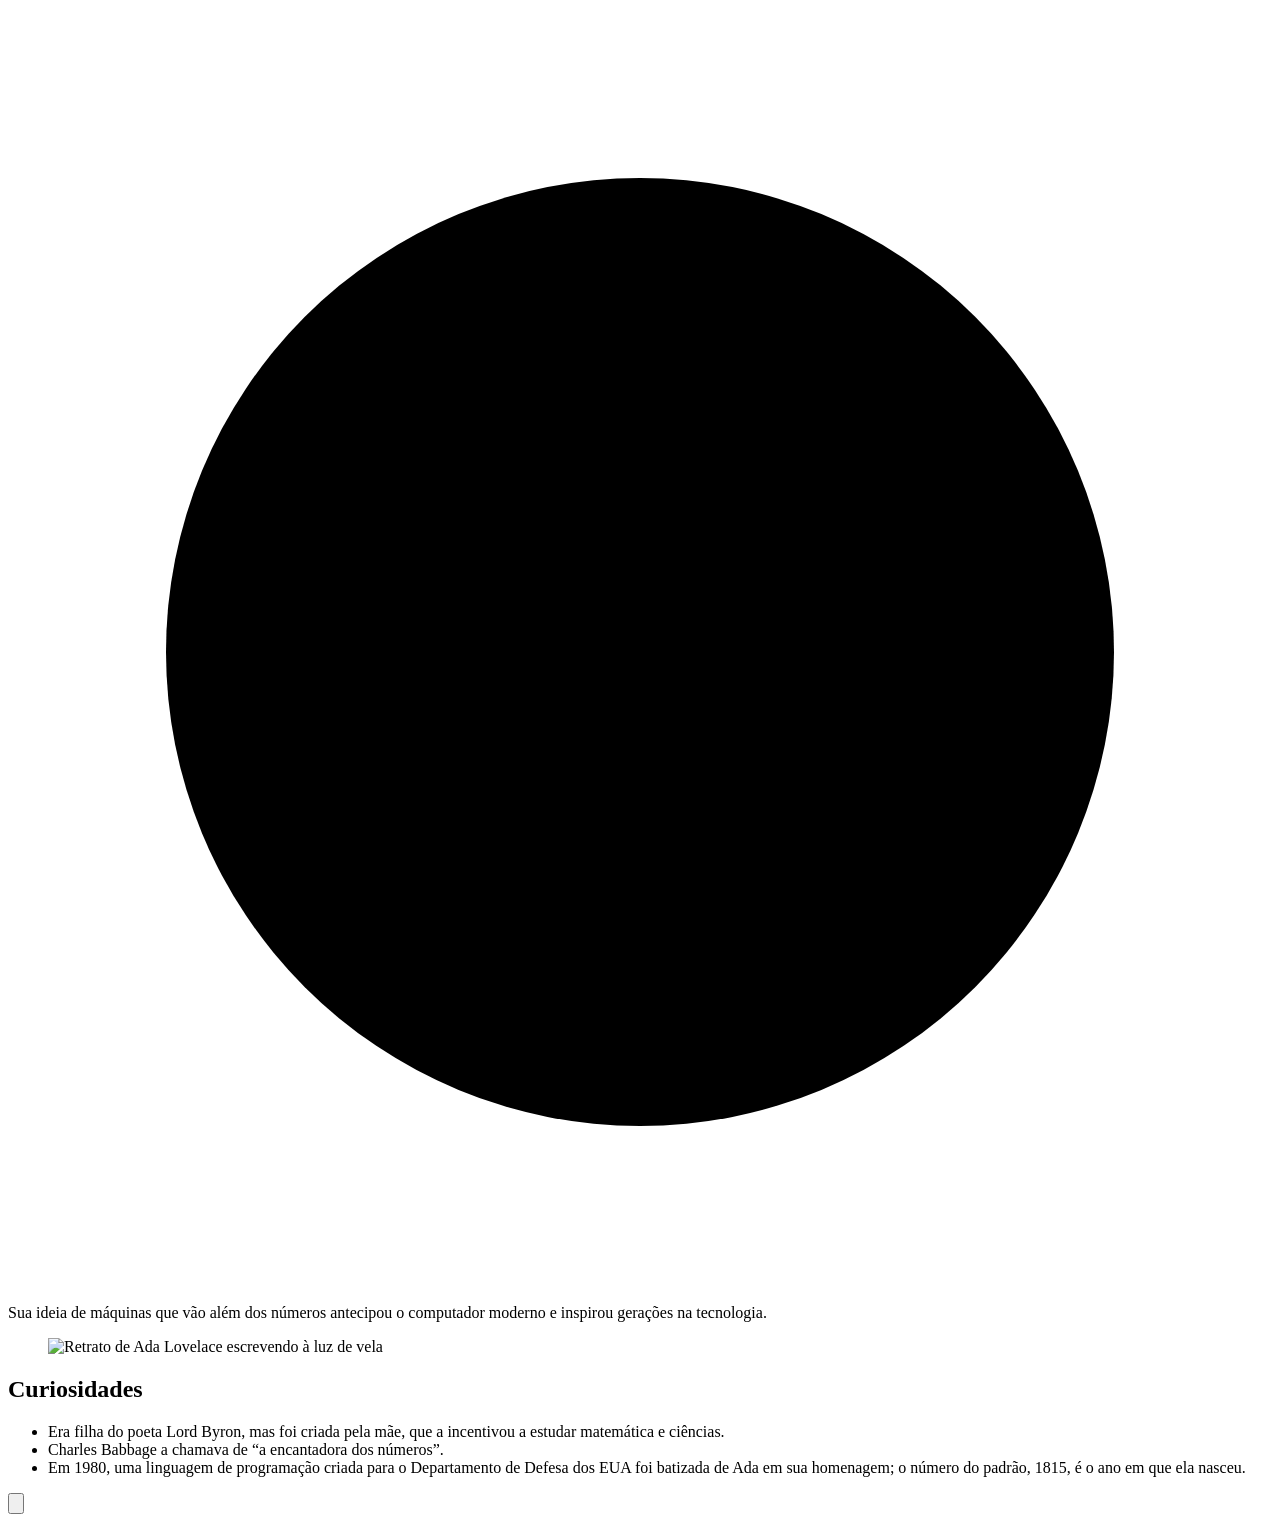
==== commit 22a57ee8: "alterações sintaxe" ====
--- a/pagesDelas/Adapage.html
+++ b/pagesDelas/Adapage.html
@@ -4,29 +4,29 @@
   <meta charset="UTF-8">
   <meta name="viewport" content="width=device-width, initial-scale=1">
   <title>Ada Lovelace – Sagasse</title>
-   <link rel="icon" type="image/png" href="/imgs/iconssagassemini.png">
+   <link rel="icon" type="image/png" href="./imgs/iconssagassemini.png">
   <link rel="preconnect" href="https://fonts.googleapis.com">
   <link rel="preconnect" href="https://fonts.gstatic.com" crossorigin>
   <link href="https://fonts.googleapis.com/css2?family=Cormorant+Garamond:wght@500;600;700&family=Rubik:wght@400;500;600&display=swap" rel="stylesheet">
-  <link rel="stylesheet" href="/css/style.css">
+  <link rel="stylesheet" href="./css/style.css">
 </head>
 <body class="pg-dedicada">
 
   <!-- BARRA LATERAL FIXA — estilos em style.css › [3] BARRA LATERAL FIXA -->
   <aside class="lateral">
-    <a class="anim logo-lat" href="/index.html" aria-label="Voltar à página inicial"><img src="/imgs/iconssagasselogo.png" alt="Sagasse"></a>
+    <a class="anim logo-lat" href="./index.html" aria-label="Voltar à página inicial"><img src="./imgs/iconssagasselogo.png" alt="Sagasse"></a>
     <nav aria-label="Seções desta página">
       <a class="anim" href="#quem-foi">Quem foi</a>
       <a class="anim" href="#contribuicao">Sua contribuição</a>
       <a class="anim" href="#curiosidades">Curiosidades</a>
     </nav>
-    <a class="anim voltar" href="/pagesHome/historias.html">← Histórias delas</a>
+    <a class="anim voltar" href="./pagesHome/historias.html">← Histórias delas</a>
   </aside>
 
   <main>
     <!-- SEÇÃO 1: QUEM FOI — style.css › [4] -->
     <section class="sec quem" id="quem-foi">
-      <figure class="retrato"><img src="/imgs/Adahomepage.png" alt="Retrato de Ada Lovelace escrevendo à luz de vela"></figure>
+      <figure class="retrato"><img src="./imgs/Adahomepage.png" alt="Retrato de Ada Lovelace escrevendo à luz de vela"></figure>
       <div>
         <p class="rotulo">Quem foi</p>
         <h1 class="titulao">Ada Lovelace</h1>
@@ -62,7 +62,7 @@
 
     <!-- SEÇÃO 3: CURIOSIDADES -->
     <section class="sec curio" id="curiosidades">
-      <figure class="retrato"><img src="/imgs/Adacuriosidade.jpeg" alt="Retrato de Ada Lovelace escrevendo à luz de vela"></figure>
+      <figure class="retrato"><img src="./imgs/Adacuriosidade.jpeg" alt="Retrato de Ada Lovelace escrevendo à luz de vela"></figure>
       <div>
         <h2 class="titulao tit-md">Curiosidades</h2>
         <ul>
@@ -77,6 +77,6 @@
   <!-- BOTÃO VOLTAR AO TOPO (aparece ao rolar; lógica em script.js) -->
   <button class="anim topo-btn" type="button" aria-label="Voltar ao topo"><svg viewBox="0 0 24 24" aria-hidden="true"><path d="M12 19V5M5 12l7-7 7 7"/></svg></button>
 
-  <script src="/js/script.js"></script>
+  <script src="./js/script.js"></script>
 </body>
 </html>
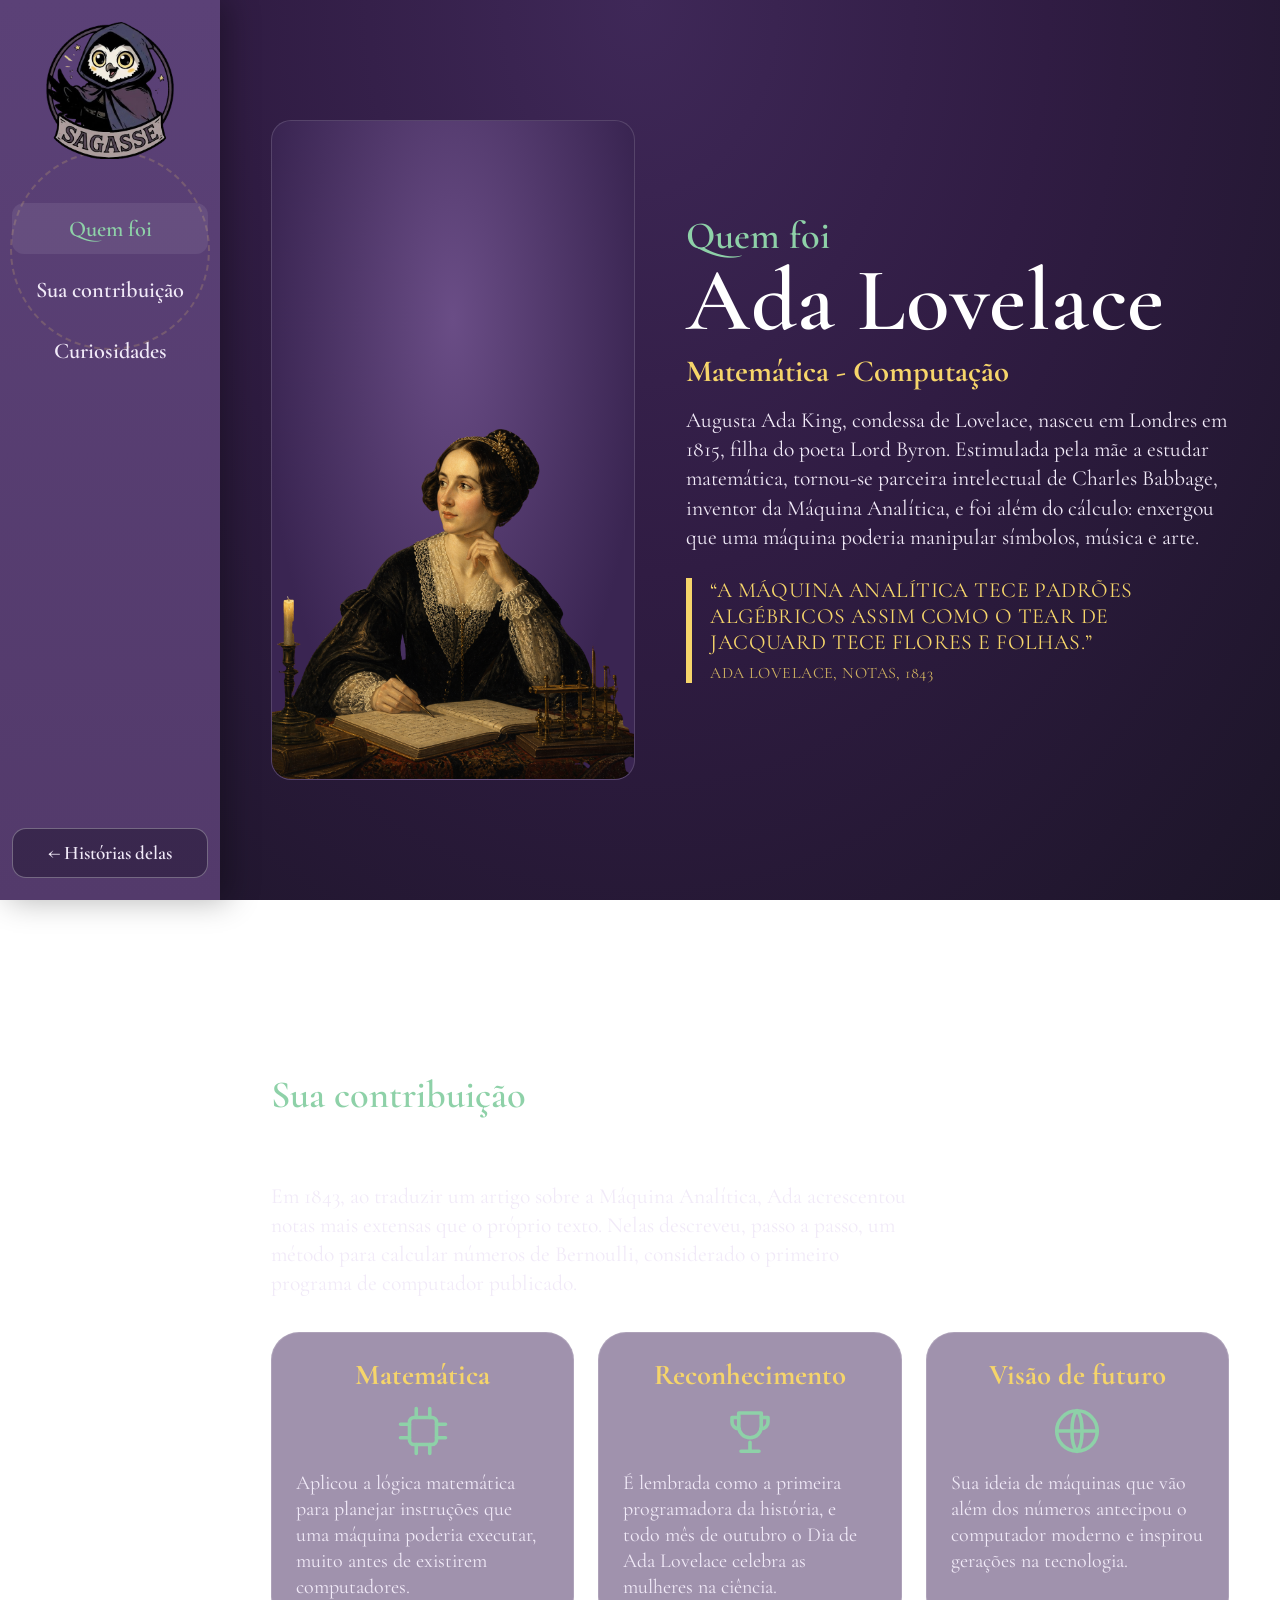
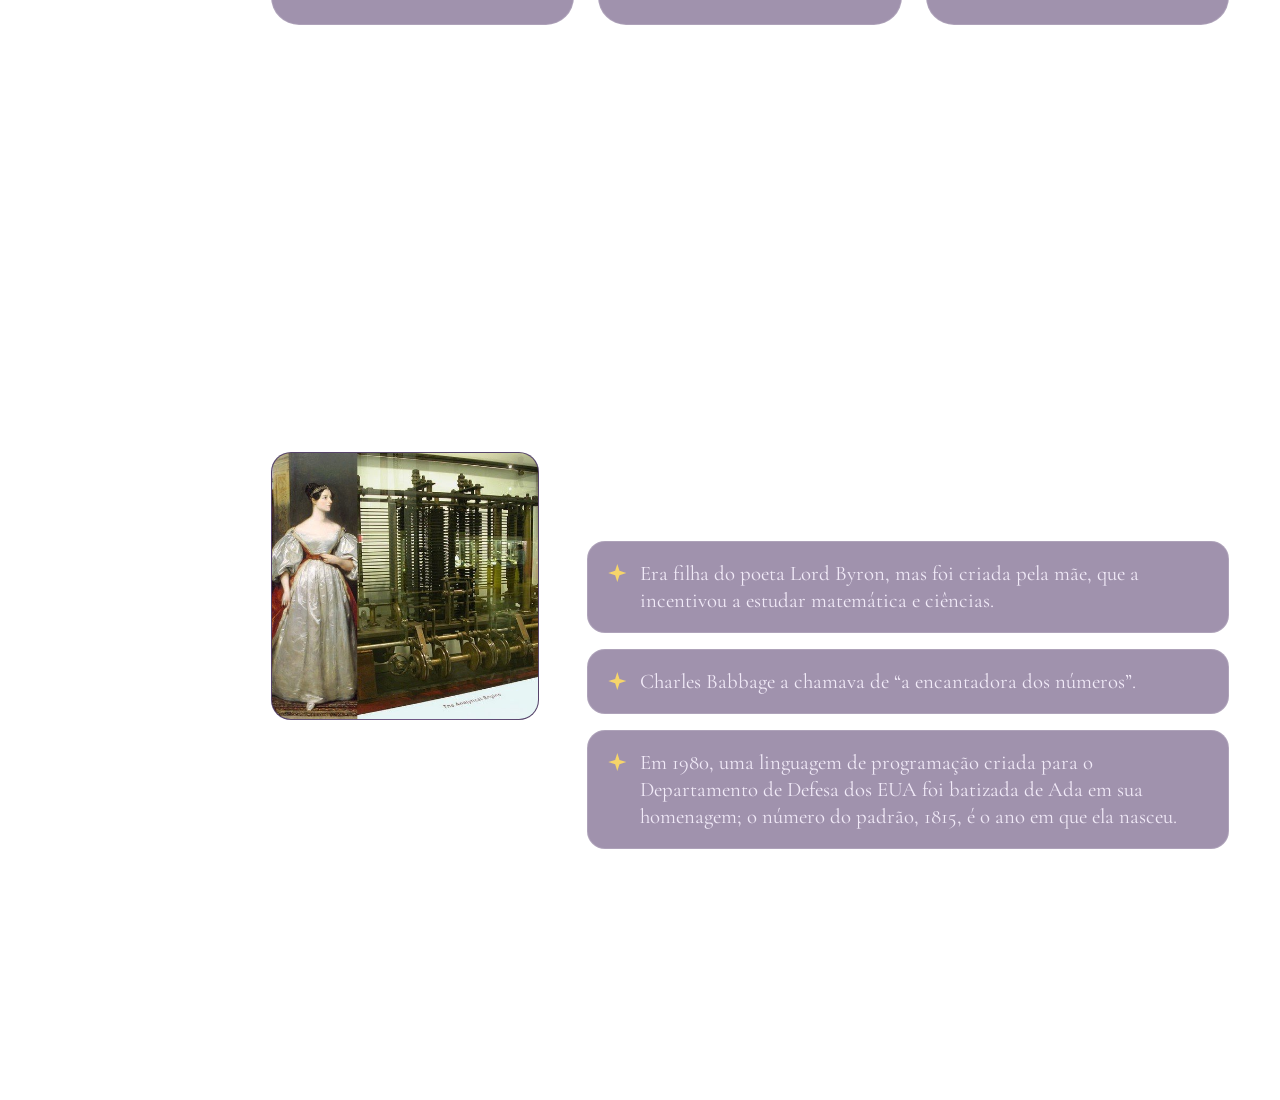
==== commit bf45e6e8: "sintaxe" ====
--- a/pagesDelas/Adapage.html
+++ b/pagesDelas/Adapage.html
@@ -4,29 +4,29 @@
   <meta charset="UTF-8">
   <meta name="viewport" content="width=device-width, initial-scale=1">
   <title>Ada Lovelace – Sagasse</title>
-   <link rel="icon" type="image/png" href="./imgs/iconssagassemini.png">
+   <link rel="icon" type="image/png" href="../imgs/iconssagassemini.png">
   <link rel="preconnect" href="https://fonts.googleapis.com">
   <link rel="preconnect" href="https://fonts.gstatic.com" crossorigin>
   <link href="https://fonts.googleapis.com/css2?family=Cormorant+Garamond:wght@500;600;700&family=Rubik:wght@400;500;600&display=swap" rel="stylesheet">
-  <link rel="stylesheet" href="./css/style.css">
+  <link rel="stylesheet" href="../css/style.css">
 </head>
 <body class="pg-dedicada">
 
   <!-- BARRA LATERAL FIXA — estilos em style.css › [3] BARRA LATERAL FIXA -->
   <aside class="lateral">
-    <a class="anim logo-lat" href="./index.html" aria-label="Voltar à página inicial"><img src="./imgs/iconssagasselogo.png" alt="Sagasse"></a>
+    <a class="anim logo-lat" href="../index.html" aria-label="Voltar à página inicial"><img src="../imgs/iconssagasselogo.png" alt="Sagasse"></a>
     <nav aria-label="Seções desta página">
       <a class="anim" href="#quem-foi">Quem foi</a>
       <a class="anim" href="#contribuicao">Sua contribuição</a>
       <a class="anim" href="#curiosidades">Curiosidades</a>
     </nav>
-    <a class="anim voltar" href="./pagesHome/historias.html">← Histórias delas</a>
+    <a class="anim voltar" href="../pagesHome/historias.html">← Histórias delas</a>
   </aside>
 
   <main>
     <!-- SEÇÃO 1: QUEM FOI — style.css › [4] -->
     <section class="sec quem" id="quem-foi">
-      <figure class="retrato"><img src="./imgs/Adahomepage.png" alt="Retrato de Ada Lovelace escrevendo à luz de vela"></figure>
+      <figure class="retrato"><img src="../imgs/Adahomepage.png" alt="Retrato de Ada Lovelace escrevendo à luz de vela"></figure>
       <div>
         <p class="rotulo">Quem foi</p>
         <h1 class="titulao">Ada Lovelace</h1>
@@ -62,7 +62,7 @@
 
     <!-- SEÇÃO 3: CURIOSIDADES -->
     <section class="sec curio" id="curiosidades">
-      <figure class="retrato"><img src="./imgs/Adacuriosidade.jpeg" alt="Retrato de Ada Lovelace escrevendo à luz de vela"></figure>
+      <figure class="retrato"><img src="../imgs/Adacuriosidade.jpeg" alt="Retrato de Ada Lovelace escrevendo à luz de vela"></figure>
       <div>
         <h2 class="titulao tit-md">Curiosidades</h2>
         <ul>
@@ -77,6 +77,6 @@
   <!-- BOTÃO VOLTAR AO TOPO (aparece ao rolar; lógica em script.js) -->
   <button class="anim topo-btn" type="button" aria-label="Voltar ao topo"><svg viewBox="0 0 24 24" aria-hidden="true"><path d="M12 19V5M5 12l7-7 7 7"/></svg></button>
 
-  <script src="./js/script.js"></script>
+  <script src="../js/script.js"></script>
 </body>
 </html>
--- a/css/style.css
+++ b/css/style.css
@@ -0,0 +1,481 @@
+:root{
+  --bg:#301c43; --bg-deep:#1c1528; --mint:#8ed1a8; --ink:#2a1a3d;
+  --menu:#533a6b; --gold:#f6d56a; --sb-w:min(300px,82vw); --btn:52px;
+  --ease:cubic-bezier(.22,1,.36,1);
+}
+*,*::before,*::after{box-sizing:border-box;margin:0;padding:0}
+html{scroll-behavior:smooth}
+body{
+  min-height:100svh; font-family:'Rubik',system-ui,sans-serif; color:#fff;
+  background:radial-gradient(ellipse at 50% 0%,#3f2858 0%,var(--bg) 45%,var(--bg-deep) 100%) fixed;
+  overflow-x:hidden;
+}
+body.menu-open{overflow:hidden}
+a{color:inherit;text-decoration:none}
+img{display:block;max-width:100%}
+:focus-visible{outline:3px solid var(--gold);outline-offset:3px}
+
+/* ---------- Animação dos botões: cresce no hover, "puxa e contrai" no clique ---------- */
+.anim{--hover:1.1;--rest:1;transform:scale(var(--rest));transition:transform .3s var(--ease),filter .3s,background .3s;cursor:pointer}
+.anim:hover,.anim:focus-visible{--rest:var(--hover)}
+.anim.is-pulled{animation:puxar .5s cubic-bezier(.65,0,.35,1)}
+@keyframes puxar{
+  0%,100%{transform:scale(var(--rest))}
+  30%{transform:scale(calc(var(--rest)*1.2),calc(var(--rest)*.84))}
+  62%{transform:scale(calc(var(--rest)*.88),calc(var(--rest)*1.1))}
+  82%{transform:scale(calc(var(--rest)*1.04),calc(var(--rest)*.97))}
+}
+
+/* ---------- Botões redondos ---------- */
+.icon-btn{
+  position:fixed;top:22px;z-index:60;width:var(--btn);height:var(--btn);border-radius:50%;
+  background:var(--mint);border:3px solid var(--ink);color:var(--ink);
+  display:grid;place-items:center;
+}
+.icon-btn:hover{background:#a6e0bb}
+.icon-btn svg{width:26px;height:26px;fill:var(--ink);stroke:var(--ink);stroke-width:1.5;stroke-linecap:round;stroke-linejoin:round}
+.bell{right:24px}
+.bell:hover svg{animation:sino .6s ease}
+@keyframes sino{25%{transform:rotate(16deg)}50%{transform:rotate(-14deg)}75%{transform:rotate(8deg)}}
+
+.menu-toggle{left:24px;transition:left .55s var(--ease),transform .3s var(--ease),background .3s}
+.menu-open .menu-toggle{left:calc(var(--sb-w) - var(--btn) - 22px)}
+.bars{display:flex;flex-direction:column;gap:4px;width:22px}
+.bars i{display:block;height:3px;border-radius:2px;background:var(--ink);transition:transform .4s var(--ease),opacity .25s}
+.menu-open .bars i:nth-child(1){transform:translateY(7px) rotate(45deg)}
+.menu-open .bars i:nth-child(2){opacity:0;transform:scaleX(0)}
+.menu-open .bars i:nth-child(3){transform:translateY(-7px) rotate(-45deg)}
+
+/* ---------- Barra lateral ---------- */
+.overlay{position:fixed;inset:0;z-index:40;background:rgba(14,8,24,.6);backdrop-filter:blur(2px);opacity:0;pointer-events:none;transition:opacity .45s}
+.menu-open .overlay{opacity:1;pointer-events:auto}
+.sidebar{
+  position:fixed;top:0;bottom:0;left:0;z-index:50;width:var(--sb-w);
+  display:flex;flex-direction:column;padding:110px 14px 22px;
+  background:linear-gradient(180deg,#5b4177,var(--menu));border-radius:0 26px 26px 0;
+  box-shadow:12px 0 40px rgba(0,0,0,.4);
+  transform:translateX(-104%);visibility:hidden;
+  transition:transform .55s var(--ease),visibility 0s .55s;
+}
+.menu-open .sidebar{transform:none;visibility:visible;transition:transform .55s var(--ease),visibility 0s}
+.sidebar ul{list-style:none;display:grid;gap:14px}
+.sidebar li{opacity:0;transform:translateX(-22px);transition:opacity .3s,transform .5s var(--ease)}
+.menu-open .sidebar li{opacity:1;transform:none;transition-delay:calc(.12s + var(--i)*.07s)}
+.menu-link{--hover:1.06;display:flex;align-items:center;gap:14px;padding:4px;font-size:1.15rem;transform-origin:left center}
+.ico{flex:none;width:48px;height:48px;border-radius:50%;background:var(--mint);border:3px solid var(--ink);display:grid;place-items:center}
+.ico svg{width:24px;height:24px;fill:none;stroke:var(--ink);stroke-width:2;stroke-linecap:round;stroke-linejoin:round}
+.config-link{
+  --hover:1.04;margin-top:auto;display:flex;align-items:center;gap:12px;padding:14px 16px;
+  border:1.5px solid rgba(255,255,255,.3);border-radius:16px;background:rgba(28,18,44,.45);font-size:1.1rem;
+}
+.config-link svg{width:24px;height:24px;fill:none;stroke:#fff;stroke-width:1.8;stroke-linecap:round;stroke-linejoin:round}
+
+.config-link:hover svg,
+.config-link:focus-visible svg{ animation: girar .8s var(--ease); }
+@keyframes girar{ to{ transform: rotate(360deg); } }
+
+/* ---------- Topo ---------- */
+.topo{display:flex;justify-content:center;padding:18px 0 6px}
+.logo{--hover:1.06;display:block;height:clamp(110px,16vw,150px)}
+.logo img{height:100%;width:auto}
+
+/* ---------- Hero ---------- */
+.hero{position:relative;text-align:center;padding:26px clamp(14px,10vw,150px) 0}
+h1{
+  max-width:1020px;margin:0 auto;padding:clamp(14px,2.4vw,28px) clamp(16px,3vw,40px);
+  background:var(--mint);color:var(--ink);border:3px solid #1d1230;border-radius:24px;
+  font-family:'Barlow Condensed','Rubik',sans-serif;font-weight:700;text-transform:uppercase;
+  font-size:clamp(2rem,6.4vw,4.6rem);line-height:1.04;letter-spacing:.005em;
+  text-wrap:balance;box-shadow:0 10px 30px rgba(0,0,0,.25);
+}
+.sub{margin-top:18px;font-size:clamp(1rem,2vw,1.3rem);color:#f1eaf8}
+.circuito{position:absolute;top:50%;width:clamp(70px,9.5vw,130px);height:auto;aspect-ratio:130/140;margin-top:-52px;color:var(--mint)}
+.circuito.esq{left:0}
+.circuito.dir{right:0;transform:scaleX(-1)}
+.spark{
+  position:absolute;width:var(--s);height:var(--s);background:var(--gold);
+  clip-path:polygon(50% 0,62% 38%,100% 50%,62% 62%,50% 100%,38% 62%,0 50%,38% 38%);
+}
+
+/* ---------- Animação inicial: circuitos se desenham e os brilhos pulsam ---------- */
+#circuito path{animation:tracar 1.6s .3s var(--ease) backwards}
+@keyframes tracar{from{stroke-dasharray:300;stroke-dashoffset:300}to{stroke-dasharray:300;stroke-dashoffset:0}}
+.spark{animation:brilho 2.8s ease-in-out infinite;animation-delay:var(--d,0s)}
+@keyframes brilho{0%,100%{transform:scale(.55) rotate(0);opacity:.55}50%{transform:scale(1.1) rotate(45deg);opacity:1}}
+@media (prefers-reduced-motion:reduce){#circuito path,.spark{animation:none}}
+
+/* ---------- Pioneiras ---------- */
+.pioneiras{
+  max-width:1120px;margin:clamp(24px,5vw,56px) auto 0;padding:0 clamp(12px,3vw,32px) 48px;
+  display:grid;grid-template-columns:repeat(3,1fr);gap:clamp(8px,2.5vw,32px);
+}
+.card{--hover:1.07;position:relative;display:flex;flex-direction:column;align-items:center;gap:14px;border-radius:24px;padding:8px}
+.card::before{
+  content:"";position:absolute;inset:0;border-radius:24px;z-index:-1;opacity:0;transition:opacity .35s;
+  background:radial-gradient(ellipse at 50% 55%,rgba(142,209,168,.28),transparent 70%);
+}
+.card:hover::before,.card:focus-visible::before{opacity:1}
+.foto{height:clamp(150px,30vw,380px);width:100%;display:flex;align-items:flex-end;justify-content:center}
+.foto img{max-height:100%;width:auto;object-fit:contain}
+.nome{font-size:clamp(.95rem,2.6vw,1.9rem);font-weight:600;text-align:center}
+
+.card{transition: transform .3s var(--ease); }
+.card:hover, .card:focus-visible{ transform: scale(1.07); }
+
+@media (max-width:700px){
+  .circuito,.spark{display:none}
+  .topo{padding-top:14px}
+  .icon-btn{top:16px;--btn:46px}
+}
+@media (prefers-reduced-motion:reduce){
+  *,*::before,*::after{animation-duration:.01ms!important;transition-duration:.01ms!important;transition-delay:0s!important}
+}
+
+
+/* =====================================================================
+   PÁGINAS INTERNAS — HISTÓRIAS DELAS + PÁGINAS DEDICADAS
+   ÍNDICE (use Ctrl+F no código abaixo):
+     [1] VARIÁVEIS DAS PÁGINAS INTERNAS  ← cores/fonte/largura da barra
+     [2] PÁGINA "HISTÓRIAS DELAS"  (busca, filtros, cards)
+     [3] BARRA LATERAL FIXA  (páginas dedicadas)
+     [4] SEÇÕES: Quem foi · Sua contribuição · Curiosidades
+     [5] BOTÃO VOLTAR AO TOPO
+     [6] RESPONSIVO
+   As cores vêm das mesmas variáveis da home (--bg, --mint, --gold, --menu...).
+   ===================================================================== */
+
+/* ---------- [1] VARIÁVEIS DAS PÁGINAS INTERNAS ---------- */
+:root{
+  --serif:'Cormorant Garamond',Georgia,serif;  /* fonte dos textos internos */
+  --side-w:220px;                              /* largura da barra fixa */
+  --panel:rgba(83,58,107,.55);                 /* fundo dos cartões (derivado de --menu) */
+  --panel-line:rgba(255,255,255,.14);          /* borda dos cartões */
+  --texto:#f1eaf8;                             /* cor do texto corrido */
+}
+[hidden]{display:none!important}
+
+/* ---------- [2] PÁGINA "HISTÓRIAS DELAS" ---------- */
+.pg-historias{font-family:var(--serif)}
+.pg-historias .sidebar{font-family:'Rubik',system-ui,sans-serif}   /* menu lateral mantém a fonte da home */
+.hist{max-width:1100px;margin:0 auto;padding:10px 20px 64px;text-align:center}
+.pg-historias h1,.pg-dedicada h1{   /* anula o estilo de banner do h1 da home */
+  background:none;border:0;box-shadow:none;border-radius:0;padding:0;max-width:none;margin:0;
+  text-transform:none;text-wrap:initial;color:#fff;font-family:var(--serif);font-weight:600;
+}
+.pg-historias h1{font-size:clamp(2.3rem,6vw,3.8rem);line-height:1.05}
+.hist-sub{margin-top:8px;font-size:1.3rem;color:var(--texto)}   /* EDITE o texto no historias.html */
+
+/* Barra de busca */
+.busca{position:relative;max-width:560px;margin:24px auto 18px}
+.busca svg{position:absolute;left:18px;top:50%;translate:0 -50%;width:22px;height:22px;fill:none;stroke:var(--ink);stroke-width:2.2;stroke-linecap:round}
+.busca input{width:100%;padding:14px 20px 14px 52px;border-radius:999px;border:3px solid var(--mint);background:#fff;color:var(--ink);font:500 1.2rem var(--serif)}
+
+/* Botões de filtro */
+.filtros{display:flex;flex-wrap:wrap;justify-content:center;gap:12px}
+.chip{--hover:1.08;padding:10px 28px;border-radius:999px;border:0;background:var(--panel);color:#fff;font:600 1.2rem var(--serif)}
+.chip.ativo{background:var(--mint);color:var(--ink)}
+
+/* Cards das personagens */
+.hist-grid{display:grid;grid-template-columns:repeat(auto-fit,minmax(260px,1fr));gap:26px;margin-top:32px;text-align:left}
+.hist-card{display:block;padding:18px;border-radius:20px;background:var(--panel);border:1px solid var(--panel-line);transition:transform .3s var(--ease),box-shadow .3s}
+.hist-card:hover,.hist-card:focus-visible{transform:translateY(-6px) scale(1.03);box-shadow:0 18px 36px rgba(0,0,0,.35)}
+.hist-foto{height:240px;border-radius:14px;overflow:hidden;display:flex;align-items:flex-end;justify-content:center;background:radial-gradient(ellipse at 50% 30%,#6a4d86,#3a2552 75%)}
+.hist-foto img{max-height:100%;width:auto}
+.hist-card h2{margin-top:14px;font-size:1.9rem;font-weight:600}
+.hist-card p{color:var(--gold);font-weight:600;font-size:1.15rem}
+.vazio{margin-top:30px;font-size:1.3rem;color:var(--texto)}
+
+/* ---------- [3] BARRA LATERAL FIXA (páginas dedicadas) ---------- */
+.pg-dedicada{font-family:var(--serif);font-size:1.25rem;color:var(--texto);padding-left:var(--side-w)}
+.lateral{
+  position:fixed;inset:0 auto 0 0;width:var(--side-w);z-index:50;overflow:hidden;
+  display:flex;flex-direction:column;align-items:center;padding:22px 12px;
+  background:linear-gradient(180deg,#5b4177,var(--menu));box-shadow:8px 0 30px rgba(0,0,0,.3);
+}
+.lateral::before{   /* anel decorativo dourado */
+  content:"";position:absolute;left:50%;top:150px;width:200px;height:200px;translate:-50% 0;
+  border:2px dashed rgba(246,213,106,.18);border-radius:50%;pointer-events:none;
+}
+.logo-lat{--hover:1.06;display:block;width:128px;position:relative}   /* logo no topo → leva à home */
+.lateral nav{position:relative;display:grid;gap:10px;width:100%;margin-top:44px}
+.lateral nav a{--hover:1.06;padding:12px 10px;text-align:center;font-size:1.4rem;font-weight:600;color:var(--texto);border-radius:12px}
+.lateral nav a.ativo{color:var(--mint);background:rgba(255,255,255,.08)}   /* seção visível no momento */
+.lateral .voltar{   /* botão do rodapé → Histórias delas */
+  --hover:1.05;position:relative;margin-top:auto;width:100%;padding:12px;text-align:center;
+  font-size:1.2rem;font-weight:600;border:1.5px solid rgba(255,255,255,.3);border-radius:14px;background:rgba(28,18,44,.45);
+}
+
+/* ---------- [4] SEÇÕES DAS PÁGINAS DEDICADAS ---------- */
+.sec{min-height:100svh;padding:48px clamp(20px,4vw,64px);display:grid;align-content:center;gap:0}
+.sec+.sec{border-top:1px solid var(--panel-line)}
+.rotulo{font-size:clamp(1.7rem,3vw,2.4rem);font-weight:600;color:var(--mint);line-height:1}   /* "Quem foi", "Sua contribuição" */
+.titulao{font-size:clamp(3rem,7vw,5.6rem);line-height:1;font-weight:600}                        /* nome / título grande */
+.pg-dedicada .tit-md{font-size:clamp(2.4rem,5vw,4rem);color:#fff;font-weight:600;line-height:1.05}
+.areas{margin:8px 0 16px;color:var(--gold);font-weight:700;font-size:clamp(1.3rem,2.4vw,2rem)}
+.texto{max-width:64ch;line-height:1.35;font-size:1.35rem}
+.retrato{
+  height:min(80svh,660px);border-radius:20px;overflow:hidden;border:1px solid var(--panel-line);
+  background:radial-gradient(ellipse at 50% 30%,#6a4d86,#3a2552 75%);
+}
+.retrato img{width:100%;height:100%;object-fit:contain;object-position:bottom}
+
+/* Quem foi */
+.quem{grid-template-columns:minmax(240px,38%) 1fr;gap:clamp(20px,4vw,56px);align-items:center}
+.citacao{margin-top:26px;padding-left:18px;max-width:52ch;border-left:6px solid var(--gold);color:var(--gold);text-transform:uppercase;letter-spacing:.02em;font-size:1.35rem;line-height:1.2}
+.citacao cite{display:block;margin-top:8px;font-size:1rem;font-style:normal;opacity:.8}
+
+/* Sua contribuição */
+.cards3{display:grid;grid-template-columns:repeat(auto-fit,minmax(250px,1fr));gap:24px;margin-top:34px}
+.cartao{padding:24px;border-radius:28px;background:var(--panel);border:1px solid var(--panel-line);text-align:center;transition:transform .3s var(--ease)}
+.cartao:hover{transform:translateY(-6px)}
+.cartao h3{color:var(--gold);font-size:1.8rem;font-weight:700}
+.cartao svg{width:54px;height:54px;margin:12px auto;display:block;fill:none;stroke:var(--mint);stroke-width:1.6;stroke-linecap:round;stroke-linejoin:round}
+.cartao p{text-align:left;font-size:1.25rem;line-height:1.3}
+
+/* Curiosidades */
+.curio{grid-template-columns:minmax(200px,28%) 1fr;gap:clamp(20px,4vw,48px);align-items:start}
+/* CURIOSIDADES: a caixa acompanha o tamanho da foto, sem espaço sobrando */
+.curio .retrato{height:auto;align-self:start}
+.curio .retrato img{display:block;width:100%;height:auto;max-height:min(60svh,460px);object-fit:cover;object-position:center top}
+.curio ul{list-style:none;display:grid;gap:16px;margin-top:22px}
+.curio li{padding:18px 22px 18px 52px;position:relative;border-radius:18px;background:var(--panel);border:1px solid var(--panel-line);font-size:1.3rem;line-height:1.3}
+.curio li::before{content:"";position:absolute;left:20px;top:22px;width:18px;height:18px;background:var(--gold);clip-path:polygon(50% 0,62% 38%,100% 50%,62% 62%,50% 100%,38% 62%,0 50%,38% 38%)}
+
+/* ---------- [5] BOTÃO VOLTAR AO TOPO ---------- */
+.topo-btn{
+  position:fixed;right:24px;bottom:24px;z-index:70;width:54px;height:54px;border-radius:50%;
+  background:var(--mint);border:3px solid var(--ink);display:grid;place-items:center;
+  opacity:0;visibility:hidden;translate:0 16px;
+  transition:opacity .3s,translate .4s var(--ease),transform .3s var(--ease),visibility 0s .3s;
+}
+.topo-btn.visivel{opacity:1;visibility:visible;translate:0 0;transition-delay:0s}   /* aparece após rolar (ver script.js) */
+.topo-btn svg{width:26px;height:26px;fill:none;stroke:var(--ink);stroke-width:3;stroke-linecap:round;stroke-linejoin:round}
+
+/* ---------- [6] RESPONSIVO ---------- */
+@media (max-width:860px){
+  html{scroll-padding-top:64px}
+  .pg-dedicada{padding-left:0;padding-top:64px}
+  .lateral{inset:0 0 auto 0;width:100%;height:64px;flex-direction:row;align-items:center;padding:6px 12px;gap:6px;overflow-x:auto}
+  .lateral::before{display:none}
+  .logo-lat{width:48px;flex:none}
+  .lateral nav{display:flex;margin:0 0 0 8px;gap:2px;width:auto}
+  .lateral nav a{padding:8px 10px;font-size:1.05rem;white-space:nowrap}
+  .lateral .voltar{margin:0 0 0 auto;width:auto;white-space:nowrap;padding:8px 12px;font-size:1rem}
+  .sec{min-height:auto;padding-top:36px;padding-bottom:36px}
+  .quem,.curio{grid-template-columns:1fr}
+  .retrato{height:min(55svh,420px)}
+  .curio .retrato img{max-height:min(55svh,420px)}
+}
+
+
+/* =====================================================================
+   PÁGINA "CURSOS" (cursos.html)
+   ÍNDICE (use Ctrl+F):
+     [C1] TOPO: menu, logo, busca e botão de perfil
+     [C2] FILTRO (coluna da direita)
+     [C3] CARDS DOS CURSOS (foto, nome, link, horas, nível, diploma)
+     [C4] RESPONSIVO
+   Usa as mesmas variáveis de cor da home (--mint, --gold, --menu, --panel...).
+   ===================================================================== */
+.sr-only{position:absolute;width:1px;height:1px;overflow:hidden;clip:rect(0 0 0 0);white-space:nowrap}
+
+/* ---------- [C1] TOPO ---------- */
+.cursos-topo{display:flex;align-items:center;gap:18px;padding:22px 100px 0;max-width:1400px;margin:0 auto}
+.pilula-logo{flex:1;height:var(--btn);display:flex;align-items:center;justify-content:center;border-radius:999px;background:var(--panel);border:1px solid var(--panel-line)}
+.logo-mini{--hover:1.1;display:block;height:calc(var(--btn) + 12px);aspect-ratio:1;border-radius:50%;background:#fff}   /* logo → home */
+.logo-mini img{width:100%;height:100%;object-fit:cover;border-radius:50%}
+.busca-topo{position:relative;flex:1}
+.busca-topo svg{position:absolute;left:16px;top:50%;translate:0 -50%;width:22px;height:22px;fill:none;stroke:var(--ink);stroke-width:2.2;stroke-linecap:round}
+.busca-topo input{width:100%;height:var(--btn);padding:0 20px 0 48px;border-radius:999px;border:3px solid var(--mint);background:#fff;color:var(--ink);font:500 1.05rem 'Rubik',sans-serif}
+
+/* Botão de perfil (canto superior direito) + caixinha que aparece ao passar o mouse */
+.perfil{position:fixed;top:22px;right:24px;z-index:60}
+.perfil .icon-btn{position:static}
+.perfil-card{
+  position:absolute;top:calc(100% + 12px);right:0;width:240px;padding:16px 18px;border-radius:16px;
+  background:var(--menu);border:1px solid var(--panel-line);box-shadow:0 14px 34px rgba(0,0,0,.4);
+  opacity:0;visibility:hidden;translate:0 -8px;pointer-events:none;
+  transition:opacity .25s,translate .35s var(--ease),visibility 0s .25s;
+}
+.perfil:hover .perfil-card,.perfil:focus-within .perfil-card{opacity:1;visibility:visible;translate:0 0;transition-delay:0s}
+.perfil-card strong{display:block;font-size:1.15rem;margin-bottom:8px}
+.perfil-card p{display:flex;justify-content:space-between;gap:10px;padding:5px 0;font-size:.95rem;color:var(--texto);border-top:1px solid var(--panel-line)}
+.perfil-card span{color:var(--gold);font-weight:600}
+
+/* ---------- [C2] FILTRO (à direita, para não colidir com o menu lateral) ---------- */
+.cursos-main{display:grid;grid-template-columns:1fr 280px;gap:28px;max-width:1300px;margin:30px auto 64px;padding:0 24px;align-items:start}
+.filtro{position:sticky;top:24px;padding:22px;border-radius:22px;background:var(--panel);border:1px solid var(--panel-line)}
+.filtro fieldset{border:0;margin-bottom:20px}
+.filtro legend,.filtro .rotulo-f{display:block;margin-bottom:10px;font-size:1.15rem;font-weight:600;color:var(--mint)}
+.filtro label{display:flex;align-items:center;gap:10px;padding:6px 0;cursor:pointer}
+.filtro input[type=checkbox],.filtro input[type=range]{accent-color:var(--mint)}
+.filtro input[type=checkbox]{width:18px;height:18px}
+.filtro input[type=range]{width:100%}
+.tempo-val{display:block;margin-top:4px;font-size:.95rem;color:var(--gold)}
+.limpar{--hover:1.05;width:100%;padding:10px;border-radius:12px;border:1.5px solid rgba(255,255,255,.3);background:rgba(28,18,44,.45);color:#fff;font:500 1rem 'Rubik',sans-serif}
+
+/* ---------- [C3] CARDS DOS CURSOS ---------- */
+.cursos-grid{display:grid;grid-template-columns:repeat(auto-fill,minmax(250px,1fr));gap:24px}
+.curso{
+  position:relative;display:flex;flex-direction:column;gap:12px;padding:16px;min-height:360px;border-radius:22px;
+  background:var(--panel);border:1px solid var(--panel-line);transition:transform .3s var(--ease),box-shadow .3s;
+}
+.curso:hover{transform:translateY(-6px);box-shadow:0 18px 36px rgba(0,0,0,.35)}
+.curso-foto{aspect-ratio:16/10;border-radius:14px;display:grid;place-items:center;color:var(--texto);font-size:.95rem;overflow:hidden;
+  background:var(--foto-bg,radial-gradient(ellipse at 50% 30%,#6a4d86,#3a2552 75%))}   /* --foto-bg: cor lisa do fundo da imagem (opcional, definida no HTML) */
+.curso-foto{position:relative}
+.curso-foto img{position:absolute;inset:0;width:100%;height:100%;object-fit:contain;object-position:center}   /* imagem inteira, centralizada, sem cortar */
+.curso h2{font-size:1.3rem;font-weight:600}
+.curso .area{color:var(--gold);font-weight:500;font-size:.95rem}
+.curso-link{--hover:1.06;align-self:flex-start;padding:9px 18px;border-radius:999px;background:var(--mint);color:var(--ink);font-weight:600;border:3px solid var(--ink)}
+.curso-rodape{margin-top:auto;display:flex;justify-content:space-between;align-items:center;gap:8px;font-size:.95rem}
+.horas{color:var(--texto)}
+.nivel{padding:5px 14px;border-radius:999px;border:1.5px solid var(--gold);color:var(--gold);font-weight:600}   /* canto inferior direito */
+
+/* Símbolo de diploma (canto superior direito) + mensagem ao passar o mouse */
+.diploma{position:absolute;top:26px;right:26px;z-index:5;width:40px;height:40px;border-radius:50%;display:grid;place-items:center;background:var(--gold);border:3px solid var(--ink);cursor:help}
+.diploma svg{width:22px;height:22px;fill:none;stroke:var(--ink);stroke-width:2;stroke-linecap:round;stroke-linejoin:round}
+.diploma .dica{
+  position:absolute;top:calc(100% + 8px);right:0;white-space:nowrap;padding:8px 14px;border-radius:10px;
+  background:var(--ink);color:#fff;font-size:.9rem;font-weight:500;border:1px solid var(--panel-line);
+  opacity:0;visibility:hidden;translate:0 -6px;pointer-events:none;transition:opacity .2s,translate .3s var(--ease),visibility 0s .2s;
+}
+.diploma:hover .dica,.diploma:focus-visible .dica{opacity:1;visibility:visible;translate:0 0;transition-delay:0s}
+.vazio-cursos{margin-top:30px;font-size:1.15rem;color:var(--texto)}
+
+/* ---------- [C4] RESPONSIVO ---------- */
+@media (max-width:900px){
+  .cursos-main{grid-template-columns:1fr}
+  .filtro{position:static;order:-1}   /* filtro vai para cima do grid no celular */
+}
+@media (max-width:700px){
+  .cursos-topo{padding:16px 70px 0 70px;gap:10px}
+  .pilula-logo{flex:0 0 74px}
+}
+
+
+/* =====================================================================
+   PÁGINA "CHAT" (chat.html) — ÁREA DE EDIÇÃO DEDICADA
+   Três telas na mesma página: LISTA → CHAT PRIVADO ou CHAT EM GRUPO.
+   ÍNDICE (use Ctrl+F):
+     [CH1] COMPONENTES COMUNS (ícones, avatar, mensagens, campo de digitar)
+     [CH2] LISTA DE CONVERSAS (grupos separados de privados)
+     [CH3] CHAT PRIVADO
+     [CH4] CHAT EM GRUPO (vídeo, participantes, resumo + sala de chat à direita)
+     [CH5] RESPONSIVO
+   Usa as mesmas variáveis de cor da home (--mint, --gold, --menu, --panel...).
+   ===================================================================== */
+
+/* ---------- [CH1] COMPONENTES COMUNS ---------- */
+.sprite{position:absolute;width:0;height:0}
+.ic{width:22px;height:22px;flex:none;fill:none;stroke:currentColor;stroke-width:2;stroke-linecap:round;stroke-linejoin:round}
+.ic.rot{transform:rotate(135deg)}   /* ícone de desligar */
+.vista{animation:entrar .4s var(--ease)}
+@keyframes entrar{from{opacity:0;translate:0 14px}}
+
+.avatar{flex:none;width:50px;height:50px;border-radius:50%;display:grid;place-items:center;background:var(--mint);color:var(--ink);border:3px solid var(--ink)}
+.avatar.sm{width:34px;height:34px;border-width:2px}.avatar.sm .ic{width:18px;height:18px}
+.avatar.lg{width:68px;height:68px}.avatar.lg .ic{width:32px;height:32px}
+
+.btn-circ{--hover:1.1;flex:none;width:44px;height:44px;border-radius:50%;display:grid;place-items:center;border:1px solid var(--panel-line);background:rgba(28,18,44,.45);color:#fff;cursor:pointer}
+.btn-circ.off{opacity:.45}                      /* botão "desligado" (mic, câmera...) */
+.btn-circ.gold{background:var(--gold);color:var(--ink);border:3px solid var(--ink)}   /* desligar chamada */
+
+/* Mensagens (usadas no chat privado e na sala de chat do grupo) */
+.msgs{flex:1;min-height:0;overflow-y:auto;display:flex;flex-direction:column;gap:12px;padding:14px}
+.linha{display:flex;align-items:flex-end;gap:10px}
+.linha.minha{flex-direction:row-reverse}
+.bolha{max-width:min(75%,420px);padding:10px 14px 6px;border-radius:18px 18px 18px 6px;background:rgba(83,58,107,.9);line-height:1.35;overflow-wrap:anywhere}   /* mensagem recebida */
+.linha.minha .bolha{background:var(--mint);color:var(--ink);border-radius:18px 18px 6px 18px}                                                /* mensagem enviada */
+.bolha b{display:block;font-size:.85rem;color:var(--gold)}
+.bolha time{display:block;text-align:right;margin-top:3px;font-size:.72rem;color:var(--gold)}
+.linha.minha .bolha time{color:var(--ink);opacity:.7}
+.dia{align-self:center;font-size:.8rem;color:var(--texto);opacity:.75}
+.digitando{align-self:flex-start;display:flex;gap:5px;padding:12px 16px;border-radius:18px;background:rgba(83,58,107,.9)}
+.digitando i{width:7px;height:7px;border-radius:50%;background:#fff;animation:pulo 1s infinite}
+.digitando i:nth-child(2){animation-delay:.15s}.digitando i:nth-child(3){animation-delay:.3s}
+@keyframes pulo{50%{translate:0 -4px;opacity:.5}}
+
+/* Campo de digitar + botão Enviar */
+.compor{display:flex;align-items:center;gap:10px;padding:14px}
+.campo{flex:1;position:relative}
+.campo input{width:100%;height:48px;padding:0 20px;border-radius:999px;border:3px solid var(--mint);background:#fff;color:var(--ink);font:500 1rem 'Rubik',sans-serif}
+.campo.com-mic input{padding-right:52px}
+.campo .mic{position:absolute;right:6px;top:50%;translate:0 -50%;width:36px;height:36px;border:0;background:none;color:var(--ink);display:grid;place-items:center}
+.enviar{--hover:1.06;height:48px;padding:0 26px;border-radius:999px;border:3px solid var(--ink);background:var(--mint);color:var(--ink);font:600 1.05rem 'Rubik',sans-serif}
+
+/* ---------- [CH2] LISTA DE CONVERSAS ---------- */
+.lista-wrap{max-width:760px;margin:0 auto;padding:22px 20px 56px}
+.lista-topo{margin-bottom:26px}
+.bloco{margin-bottom:22px;padding:18px;border-radius:26px;background:rgba(255,255,255,.04);border:1px solid var(--panel-line)}
+.bloco h2{margin:0 0 14px 6px;font-size:1.4rem;font-weight:600;color:var(--mint)}   /* "Grupos" / "Chats privados" */
+.conv{display:flex;align-items:center;gap:14px;width:100%;padding:14px 18px;border-radius:20px;background:var(--panel);border:1px solid var(--panel-line);color:inherit;font:inherit;text-align:left;cursor:pointer;transition:transform .3s var(--ease),box-shadow .3s}
+.conv+.conv{margin-top:12px}
+.conv:hover,.conv:focus-visible{transform:translateY(-3px) scale(1.01);box-shadow:0 14px 30px rgba(0,0,0,.3)}
+.conv-txt{flex:1;min-width:0}
+.conv-txt strong{display:block;font-size:1.1rem;font-weight:600}
+.previa{display:block;white-space:nowrap;overflow:hidden;text-overflow:ellipsis;font-size:.95rem;color:var(--texto);opacity:.85}
+.conv-meta{display:grid;justify-items:end;gap:6px;min-height:42px;font-size:.8rem;color:var(--gold)}
+.badge{min-width:22px;height:22px;padding:0 6px;border-radius:999px;display:grid;place-items:center;background:var(--gold);color:var(--ink);font-size:.8rem;font-weight:600}
+
+/* ---------- [CH3] CHAT PRIVADO ---------- */
+.priv{max-width:820px;margin:0 auto;height:100svh;padding:22px 20px 20px}
+.priv-painel{height:100%;display:flex;flex-direction:column;border-radius:26px;background:var(--panel);border:1px solid var(--panel-line);overflow:hidden}
+.priv-topo{display:flex;align-items:center;gap:12px;padding:14px 16px;background:rgba(28,18,44,.35);border-bottom:1px solid var(--panel-line)}
+.priv-topo .info{flex:1;min-width:0}
+.priv-topo strong{display:block;font-size:1.15rem}
+.priv-topo small{color:var(--texto);opacity:.8}
+
+/* ---------- [CH4] CHAT EM GRUPO ---------- */
+.grupo{display:grid;grid-template-columns:minmax(0,1fr) 340px;gap:24px;max-width:1400px;margin:0 auto;padding:22px 24px 40px;align-items:start}
+.grupo-topo{min-height:52px;padding-left:76px}   /* espaço do botão do menu */
+.ola{font-size:2rem;line-height:1.1;color:var(--texto)}
+.ola b{color:#fff;font-weight:600}
+.grupo-sub{color:var(--gold);font-size:1.1rem}
+
+.video{position:relative;margin-top:22px;height:clamp(280px,46svh,430px);display:grid;place-items:center;border-radius:24px;background:var(--panel);border:1px solid var(--panel-line);transition:height .5s var(--ease)}
+.video.grande{height:min(72svh,640px)}
+.video .cam{width:96px;height:96px;stroke-width:1.2;opacity:.25}
+.live{position:absolute;top:16px;left:16px;display:flex;align-items:center;gap:10px;padding:8px 16px;border:0;border-radius:999px;background:rgba(28,18,44,.55);color:#fff;font:500 1rem 'Rubik',sans-serif;cursor:pointer}
+.live i{width:18px;height:18px;border-radius:50%;background:#8a7a9c;transition:background .3s,box-shadow .3s}
+.live.ativo i{background:var(--mint);box-shadow:0 0 0 4px rgba(142,209,168,.3)}
+.recolher{position:absolute;top:16px;right:16px}
+.volume{position:absolute;right:16px;top:50%;translate:0 -50%;display:grid;justify-items:center;gap:10px;padding:12px 6px;border-radius:999px;background:rgba(28,18,44,.5)}
+.volume input{writing-mode:vertical-lr;direction:rtl;width:24px;height:110px;accent-color:var(--mint)}
+.ctrls{position:absolute;bottom:18px;left:50%;translate:-50% 0;display:flex;gap:10px;padding:10px 14px;border-radius:999px;background:rgba(28,18,44,.55)}
+
+.tiles{display:grid;grid-template-columns:repeat(auto-fit,minmax(140px,1fr));gap:16px;margin-top:20px}
+.tile{display:grid;justify-items:center;gap:10px;padding:18px 10px;border-radius:20px;background:var(--panel);border:1px solid var(--panel-line)}
+.tile p{display:flex;align-items:center;gap:8px;font-size:.9rem}
+.tile .mudo{width:26px;height:26px;padding:5px;border-radius:50%;background:rgba(28,18,44,.6)}
+
+.resumo-tit{margin:28px 0 12px;font-size:1.4rem;font-weight:600;color:var(--mint)}   /* "Resumo das reuniões" */
+.reuniao{display:flex;flex-wrap:wrap;align-items:center;gap:12px 24px;margin-bottom:12px;padding:12px 16px;border-radius:18px;background:var(--panel);border:1px solid var(--panel-line)}
+.reuniao .info{flex:1 1 200px}
+.reuniao strong{display:block;font-weight:500}
+.reuniao small{display:flex;align-items:center;gap:6px;color:var(--texto)}
+.reuniao small .ic{width:16px;height:16px}
+.progresso{display:flex;align-items:center;gap:12px;font-size:.9rem}
+.barra{width:140px;height:12px;border-radius:999px;background:rgba(28,18,44,.6);overflow:hidden}
+.barra i{display:block;height:100%;border-radius:999px;background:var(--mint)}
+
+/* Coluna da direita: SÓ busca + sala de chat (sem upgrade nem sino) */
+.grupo-lateral{position:sticky;top:22px;height:calc(100svh - 44px);display:flex;flex-direction:column;gap:12px;padding-top:16px;border-radius:24px;overflow:hidden;background:var(--panel);border:1px solid var(--panel-line)}
+.grupo-lateral .busca-topo{flex:none;margin:0 16px}
+.grupo-lateral h2{margin:6px 16px 0;font-size:1.2rem;font-weight:600;color:var(--mint)}   /* "Sala de chat" */
+
+/* ---------- [CH5] RESPONSIVO ---------- */
+@media (max-width:1100px){
+  .grupo{grid-template-columns:1fr}
+  .grupo-lateral{position:static;height:520px}
+}
+@media (max-width:1000px){
+  .priv{padding-top:88px}
+  .lista-topo{padding-left:76px}
+}
+@media (max-width:600px){
+  .bolha{max-width:85%}
+  .progresso{flex:1 1 100%}
+  .ctrls{gap:6px;padding:8px 10px}
+  .volume{display:none}
+}
